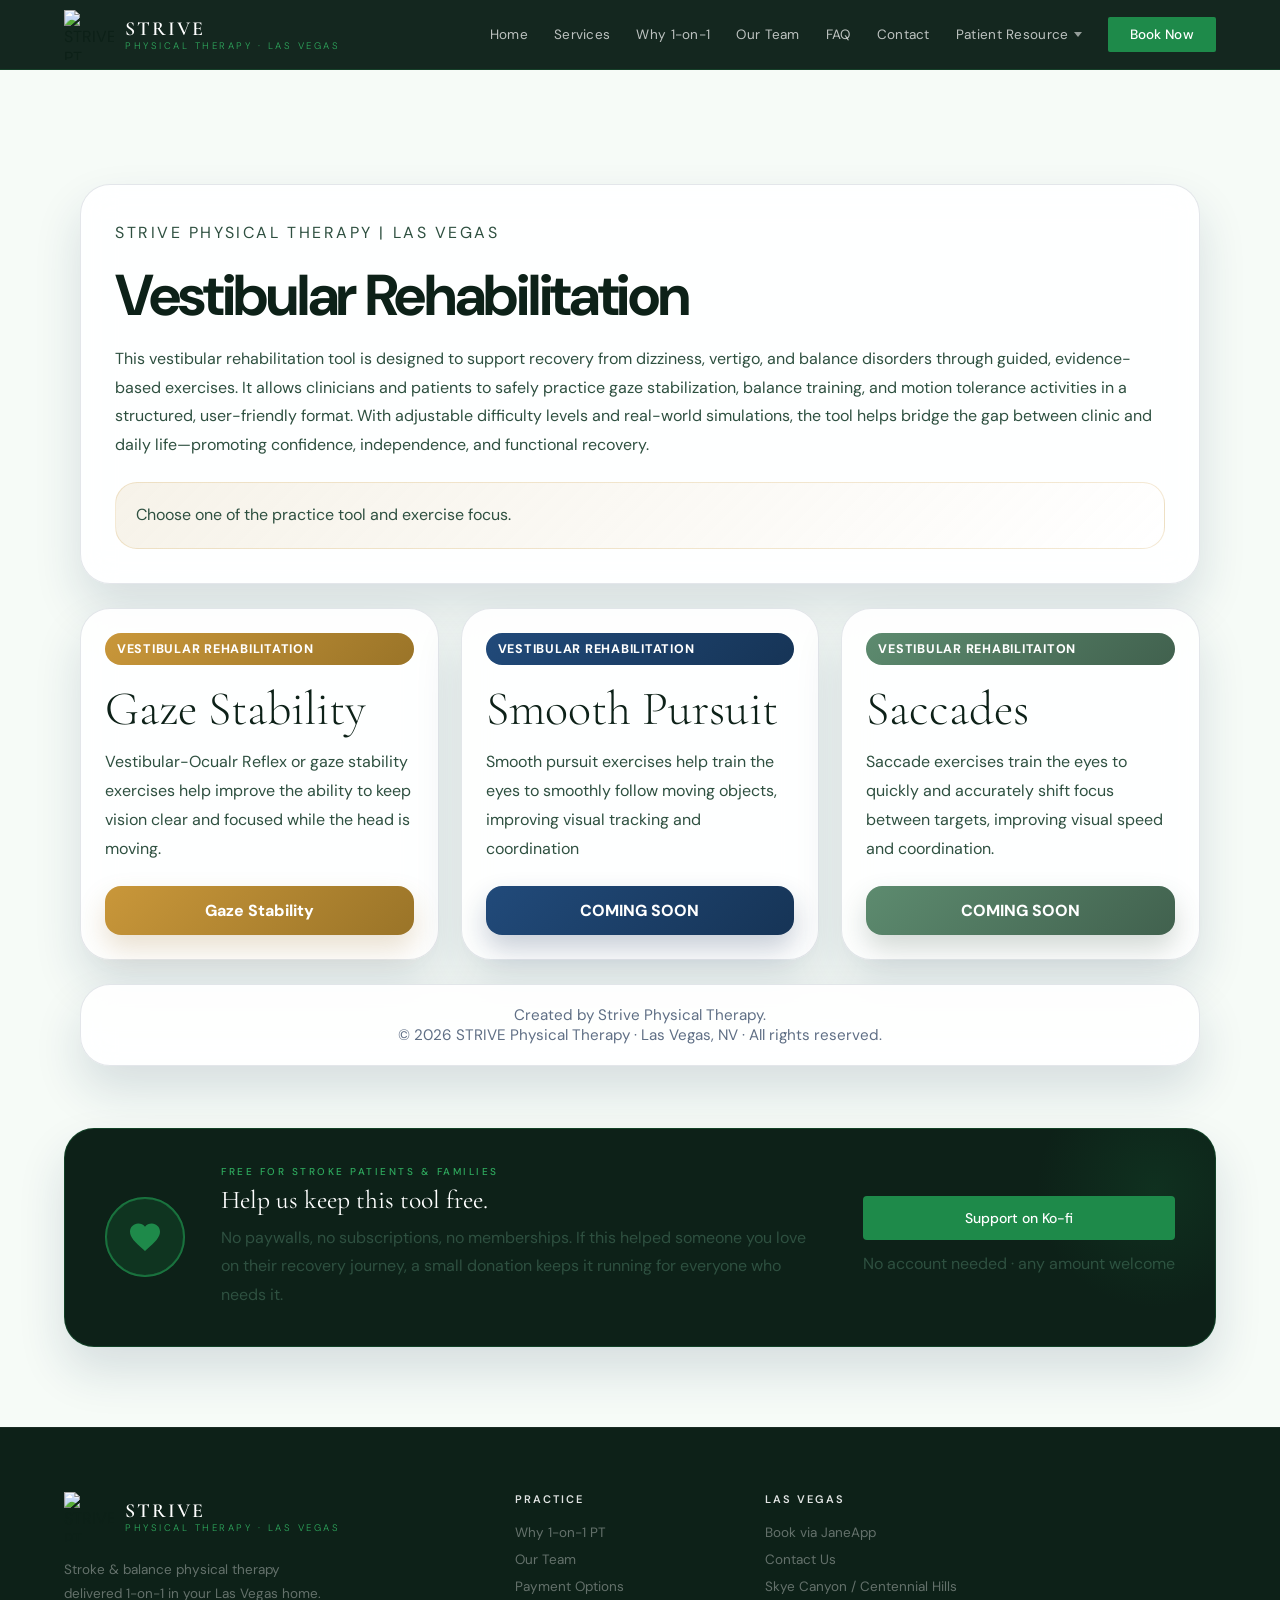
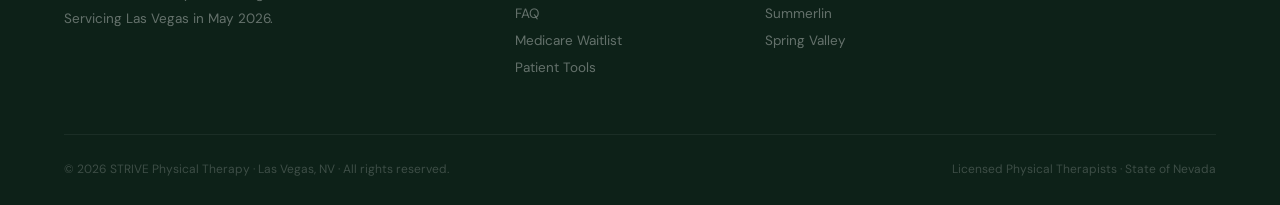
==== index.html @ f11725e0 "Update index.html" ====
<!DOCTYPE html>
<html lang="en">
<head>
<meta charset="UTF-8">
<meta name="viewport" content="width=device-width, initial-scale=1.0">
<title>STRIVE Physical Therapy Vestibular Rehabilitation </title>
<link rel="preconnect" href="https://fonts.googleapis.com">
<link rel="preconnect" href="https://fonts.gstatic.com" crossorigin>
<link href="https://fonts.googleapis.com/css2?family=Cormorant+Garamond:ital,wght@0,300;0,400;0,600;1,300;1,400&family=DM+Sans:ital,opsz,wght@0,9..40,300;0,9..40,400;0,9..40,500;1,9..40,300&display=swap" rel="stylesheet">

<html lang="en">
  <head>
    <meta charset="UTF-8" />
    <meta name="viewport" content="width=device-width, initial-scale=1.0" />
    <title>Vestibular Rehabilitation</title>
    <style>
      :root {
        --ink: #183153;
        --muted: #5f6f85;
        --surface: rgba(255, 255, 255, 0.9);
        --line: rgba(24, 49, 83, 0.12);
        --shadow: 0 24px 48px rgba(24, 49, 83, 0.14);
        --navy: #214a7a;
        --navy-deep: #163456;
        --sage: #5d8b6f;
        --sage-deep: #41614e;
        --gold: #d2a54b;
        --gold-deep: #9a7428;
        --cream: #f6f2e8;
      }

      * {
        box-sizing: border-box;
      }

      body {
        margin: 0;
        min-height: 100vh;
        font-family: "Avenir Next", Avenir, "Segoe UI", sans-serif;
        color: var(--ink);
        background:
          radial-gradient(circle at top left, rgba(33, 74, 122, 0.18), transparent 24%),
          radial-gradient(circle at top right, rgba(210, 165, 75, 0.18), transparent 20%),
          radial-gradient(circle at bottom left, rgba(93, 139, 111, 0.16), transparent 24%),
          linear-gradient(180deg, #fbfcfe 0%, #edf3f8 54%, #e7eef5 100%);
      }

      a {
        color: inherit;
      }

      .page {
        width: min(1120px, calc(100% - 32px));
        margin: 0 auto;
        padding: 34px 0 42px;
      }

      .hero,
      .card,
      .footer {
        background: var(--surface);
        border: 1px solid var(--line);
        border-radius: 30px;
        box-shadow: var(--shadow);
        backdrop-filter: blur(16px);
      }

      .hero {
        padding: 34px;
      }

      .eyebrow {
        margin: 0 0 10px;
        font-size: 0.78rem;
        letter-spacing: 0.16em;
        text-transform: uppercase;
        color: var(--muted);
      }

      h1,
      h2,
      p {
        margin-top: 0;
      }

      h1 {
        margin-bottom: 12px;
        font-size: clamp(2rem, 5vw, 3.6rem);
        letter-spacing: -0.04em;
      }

      .lead {
        max-width: 100%;
        font-size: 1.08rem;
        line-height: 1.7;
        color: var(--muted);
      }

      .info-strip {
        margin-top: 22px;
        padding: 18px 20px;
        border-radius: 22px;
        background: linear-gradient(135deg, rgba(246, 242, 232, 0.95), rgba(255, 255, 255, 0.72));
        border: 1px solid rgba(210, 165, 75, 0.24);
      }

      .info-strip p {
        margin: 0;
        line-height: 1.7;
      }

      .launch-grid {
        display: grid;
        grid-template-columns: repeat(3, minmax(0, 1fr));
        gap: 22px;
        margin-top: 24px;
      }

      .card {
        padding: 24px;
        display: flex;
        flex-direction: column;
      }

      .label {
        display: inline-flex;
        align-items: center;
        padding: 8px 12px;
        border-radius: 999px;
        font-size: 0.78rem;
        font-weight: 800;
        letter-spacing: 0.06em;
        text-transform: uppercase;
        color: #fff;
      }

      .label.utility {
        background: linear-gradient(135deg, var(--gold), var(--gold-deep));
      }

      .label.credit {
        background: linear-gradient(135deg, var(--navy), var(--navy-deep));
      }

      .label.bank {
        background: linear-gradient(135deg, var(--sage), var(--sage-deep));
      }

      .card h2 {
        margin: 16px 0 10px;
        font-size: 1.45rem;
      }

      .card p {
        margin-bottom: 22px;
        line-height: 1.65;
        color: var(--muted);
        flex: 1;
      }

      .launch-link {
        display: inline-flex;
        align-items: center;
        justify-content: center;
        width: 100%;
        padding: 14px 18px;
        border-radius: 16px;
        text-decoration: none;
        font-weight: 800;
        color: #fff;
        transition: transform 160ms ease, box-shadow 160ms ease;
      }

      .launch-link:hover {
        transform: translateY(-1px);
      }

      .launch-link.utility {
        background: linear-gradient(135deg, var(--gold), var(--gold-deep));
        box-shadow: 0 14px 28px rgba(154, 116, 40, 0.22);
      }

      .launch-link.credit {
        background: linear-gradient(135deg, var(--navy), var(--navy-deep));
        box-shadow: 0 14px 28px rgba(22, 52, 86, 0.24);
      }

      .launch-link.bank {
        background: linear-gradient(135deg, var(--sage), var(--sage-deep));
        box-shadow: 0 14px 28px rgba(65, 97, 78, 0.24);
      }

      .footer {
        margin-top: 24px;
        padding: 20px 24px;
        text-align: center;
        color: var(--muted);
        font-size: 0.95rem;
      }

      @media (max-width: 900px) {
        .launch-grid {
          grid-template-columns: 1fr;
        }

        .page {
          width: min(100% - 20px, 1120px);
          padding-top: 20px;
          padding-bottom: 28px;
        }

        .hero,
        .card,
        .footer {
          border-radius: 24px;
        }

        .hero,
        .card {
          padding: 22px;
        }
      }
  /* ── PATIENT RESOURCE DROPDOWN ── */
.mob-dropdown { border-bottom: 1px solid rgba(255,255,255,0.06); }
.mob-dropdown-toggle {
  display: flex; justify-content: space-between; align-items: center;
  color: rgba(255,255,255,0.85); font-size: 18px;
  font-family: 'Cormorant Garamond', serif; font-weight: 300;
  padding: 16px 0; cursor: pointer;
}
.mob-arrow {
  font-size: 22px; color: #2faa5e; display: inline-block; transition: transform 0.25s;
}
.mob-arrow.open { transform: rotate(90deg); }
.mob-dropdown-items { display: none; flex-direction: column; padding-left: 16px; }
.mob-dropdown-items.open { display: flex; }
.mob-dropdown-items a {
  font-size: 15px !important; padding: 12px 0 !important;
  border-bottom: 1px solid rgba(255,255,255,0.04) !important;
  color: rgba(255,255,255,0.6) !important;
}
.mob-dropdown-items a:last-child { border-bottom: none !important; }

      .nav-dropdown { position: relative; display: flex; align-items: center; }
.nav-dropdown > a { display: flex; align-items: center; gap: 5px; padding: 24px 0; }
.nav-dropdown > a::after {
  content: ''; display: inline-block; width: 0; height: 0;
  border-left: 4px solid transparent; border-right: 4px solid transparent;
  border-top: 5px solid rgba(255,255,255,0.55); transition: transform 0.2s;
}
.nav-dropdown:hover > a { color: var(--green-light); }
.nav-dropdown:hover > a::after { transform: rotate(180deg); border-top-color: var(--green-light); }
.dropdown-menu {
  opacity: 0; pointer-events: none;
  position: absolute; top: 100%; right: 0;
  background: #133022;
  border: 1px solid rgba(30,138,74,0.25);
  border-radius: 4px; min-width: 190px; overflow: hidden;
  box-shadow: 0 8px 24px rgba(0,0,0,0.35); transition: opacity 0.15s;
}
.nav-dropdown:hover .dropdown-menu { opacity: 1; pointer-events: auto; }
.dropdown-menu a {
  display: block; color: rgba(255,255,255,0.72); font-size: 13.5px;
  padding: 11px 18px; border-bottom: 1px solid rgba(255,255,255,0.05);
  transition: background 0.15s, color 0.15s; white-space: nowrap;
}
.dropdown-menu a:last-child { border-bottom: none; }
.dropdown-menu a:hover { background: rgba(30,138,74,0.15); color: #2faa5e; }

/* ══ DONATION BANNER ══ */
@keyframes donate-hb { 0%,100%{transform:scale(1)} 30%{transform:scale(1.18)} 60%{transform:scale(1.08)} }
@keyframes donate-pulse { 0%{transform:scale(0.85);opacity:0.6} 100%{transform:scale(1.5);opacity:0} }

.donate-card {
  background: #0d2118;
  border: 1px solid rgba(30,138,74,0.3);
  border-radius: 30px;
  box-shadow: var(--shadow);
  padding: 36px 40px;
  display: flex; align-items: center; gap: 36px;
  position: relative; overflow: hidden;
}
.donate-card::before {
  content: '';
  position: absolute; top: -60px; right: -60px;
  width: 240px; height: 240px; border-radius: 50%;
  background: radial-gradient(circle, rgba(30,138,74,0.15) 0%, transparent 70%);
  pointer-events: none;
}
.donate-heart-wrap {
  position: relative; flex-shrink: 0;
  width: 80px; height: 80px;
  display: flex; align-items: center; justify-content: center;
}
.donate-pulse-ring {
  position: absolute; inset: 0; border-radius: 50%;
  border: 2px solid rgba(30,138,74,0.5);
  animation: donate-pulse 2s ease-out infinite;
}
.donate-pulse-ring-2 {
  position: absolute; inset: 0; border-radius: 50%;
  border: 2px solid rgba(30,138,74,0.3);
  animation: donate-pulse 2s ease-out infinite 0.7s;
}
.donate-heart-bg {
  width: 80px; height: 80px; border-radius: 50%;
  background: rgba(30,138,74,0.18);
  border: 1px solid rgba(30,138,74,0.35);
  display: flex; align-items: center; justify-content: center;
}
.donate-heart-svg { animation: donate-hb 1.6s ease-in-out infinite; }
.donate-eyebrow {
  font-size: 10px; letter-spacing: 2.5px; text-transform: uppercase;
  color: #2faa5e; font-weight: 500; margin-bottom: 6px;
}
.donate-card h3 {
  font-family: 'Cormorant Garamond', serif;
  font-size: 1.6rem; font-weight: 400; color: white;
  margin: 0 0 8px; line-height: 1.25;
}
.donate-card p {
  font-size: 13.5px; color: rgba(255,255,255,0.48);
  line-height: 1.75; margin: 0; max-width: 420px;
}
.donate-text { flex: 1; }
.donate-actions {
  display: flex; flex-direction: column;
  gap: 10px; min-width: 190px; flex-shrink: 0;
}
.donate-btn {
  display: block; padding: 13px 24px; border-radius: 4px;
  text-decoration: none; font-size: 14px; font-weight: 500;
  color: white; text-align: center;
  background: #1e8a4a; transition: background 0.2s;
}
.donate-btn:hover { background: #2faa5e; }
.donate-btn-alt {
  display: block; padding: 11px 24px; border-radius: 4px;
  text-decoration: none; font-size: 13px; font-weight: 400;
  color: rgba(255,255,255,0.55); text-align: center;
  border: 1px solid rgba(30,138,74,0.35);
  transition: border-color 0.2s, color 0.2s;
}
.donate-btn-alt:hover { border-color: #2faa5e; color: rgba(255,255,255,0.9); }
.donate-note {
  font-size: 11px; color: rgba(255,255,255,0.50);
  text-align: center; margin-top: 2px;
}
@media (max-width: 960px) {
  .donate-card { flex-direction: column; text-align: center; padding: 28px 22px; gap: 24px; }
  .donate-actions { min-width: unset; width: 100%; }
  .donate-card p { max-width: unset; }
}
      
    </style>
  </head>

<!-- ══════════════════════════════════════════════════
     NAV
     All links point to the main STRIVE PT website.
     Update the base URL below if the domain changes.
════════════════════════════════════════════════════ -->
<nav>
  <a href="https://striveptlv.com" class="nav-logo">
    <img src="https://striveptlv.com/logo.png" alt="STRIVE PT Logo" class="logo-img">
    <div>
      <div class="logo-text">STRIVE</div>
      <div class="logo-sub">Physical Therapy · Las Vegas</div>
    </div>
  </a>

  <div class="nav-links">
    <a href="https://striveptlv.com/">Home</a>
    <a href="https://striveptlv.com/#services">Services</a>
    <a href="https://striveptlv.com/#difference">Why 1-on-1</a>
    <a href="https://striveptlv.com/#providers">Our Team</a>
    <a href="https://striveptlv.com/#faq">FAQ</a>
    <a href="https://striveptlv.com/#contact">Contact</a>
   <div class="nav-dropdown">
  <a href="#">Patient Resource</a>
  <div class="dropdown-menu">
    <a href="https://striveptlv.com/moneymanagement/">Online Bank Simulator</a>
    <a href="http://www.striveptlv.com/toolsneuropt/">Vestibular Tools</a>
    <a href="https://striveptlv.com/patient-resource/">Home Modifications</a>
  </div>
</div>
    <a href="https://striveptlv.com/" class="nav-book">Book Now</a>
  </div>

  <div class="nav-toggle" onclick="toggleMenu()">
    <span></span><span></span><span></span>
  </div>
</nav>
 
<!-- Mobile Menu -->
<div class="mobile-menu" id="mobileMenu">
  <a href="https://striveptlv.com" onclick="toggleMenu()">Home</a>
  <a href="https://striveptlv.com/#services" onclick="toggleMenu()">Services</a>
  <a href="https://striveptlv.com/#difference" onclick="toggleMenu()">Why 1-on-1</a>
  <a href="https://striveptlv.com/#providers" onclick="toggleMenu()">Our Team</a>
  <a href="https://striveptlv.com/#faq" onclick="toggleMenu()">FAQ</a>
  <a href="https://striveptlv.com/#contact" onclick="toggleMenu()">Contact</a>
  <div class="mob-dropdown">
  <div class="mob-dropdown-toggle" onclick="togglePatientResource()">
    Patient Resource <span class="mob-arrow">›</span>
  </div>
  <div class="mob-dropdown-items" id="patientResourceItems">
    <a href="https://striveptlv.com/moneymanagement/" onclick="toggleMenu()">Money Management</a>
    <a href="http://www.striveptlv.com/toolsneuropt/">Vestibular Tools</a>
    <a href="https://striveptlv.com/patient-resource/" onclick="toggleMenu()">Home Modifications</a>
  </div>
</div>
  <a href="https://striveptlv.com/#booking" class="mob-book" onclick="toggleMenu()">Book an Appointment</a>
</div>
 
<div class="page-content">
    <body>
    <main class="page">
      <section class="hero">
        <p class="eyebrow">STRIVE Physical Therapy | Las Vegas</p>
        <h1>Vestibular Rehabilitation</h1>
        <p class="lead">
          This vestibular rehabilitation tool is designed to support recovery from dizziness, vertigo, and balance disorders through guided, 
          evidence-based exercises. It allows clinicians and patients to safely practice gaze stabilization, balance training, and motion tolerance 
          activities in a structured, user-friendly format. With adjustable difficulty levels and real-world simulations, the tool helps bridge the
          gap between clinic and daily life—promoting confidence, independence, and functional recovery.
        </p>
        <div class="info-strip">
          <p>
            Choose one of the practice tool and exercise focus.
          </p>
        </div>
      </section>

      <section class="launch-grid" aria-label="Practice program launch options">
        <article class="card">
          <span class="label utility">Vestibular Rehabilitation</span>
          <h2>Gaze Stability</h2>
          <p>
            Vestibular-Ocualr Reflex or gaze stability exercises help improve the ability to 
            keep vision clear and focused while the head is moving.
          </p>
          <a class="launch-link utility" href="./vor/index.html">Gaze Stability</a>
        </article>

        <article class="card">
          <span class="label credit">Vestibular Rehabilitation</span>
          <h2>Smooth Pursuit </h2>
          <p>
            Smooth pursuit exercises help train the eyes to smoothly follow moving objects, improving visual tracking and coordination
          </p>
          <a class="launch-link credit"="./Visa/Visa%20Credit%20Homepage.html">COMING SOON</a>
        </article>

        <article class="card">
          <span class="label bank">Vestibular Rehabilitaiton</span>
          <h2>Saccades </h2>
          <p>
            Saccade exercises train the eyes to quickly and accurately shift focus between targets, improving visual speed and coordination.
          </p>
          <a class="launch-link bank" ="./Credit%20Union%20Account/Las%20Vegas%20School%20District%20Credit%20Union%20Homepage.html">COMING SOON</a>
        </article>
      </section>

      <footer class="footer">Created by Strive Physical Therapy.<br>© 2026 STRIVE Physical Therapy · Las Vegas, NV · All rights reserved.</footer>
    </main>
  </body>

<style>
  /* ── RESET & BASE ── */
  *, *::before, *::after { box-sizing: border-box; margin: 0; padding: 0; }
  html { scroll-behavior: smooth; }
  body {
    font-family: 'DM Sans', sans-serif;
    background: #f6fbf7;
    color: #0d2118;
    overflow-x: hidden;
    /* Push body content below fixed nav */
    padding-top: 70px;
  }
 
  /* ── DESIGN TOKENS ── */
  :root {
    --forest:      #0d2118;
    --green:       #1e8a4a;
    --green-light: #2faa5e;
    --green-pale:  #e8f5ee;
    --gold:        #c9973a;
    --cream:       #f2f7f4;
    --warm-white:  #f6fbf7;
    --text-dark:   #0d2118;
    --text-mid:    #2e5040;
    --text-light:  #5a7a68;
  }
 
  /* ══════════════════════════════════════
     NAV
  ══════════════════════════════════════ */
  nav {
    position: fixed; top: 0; left: 0; right: 0; z-index: 200;
    background: rgba(13,33,24,0.97);
    backdrop-filter: blur(12px);
    border-bottom: 1px solid rgba(30,138,74,0.25);
    display: flex; align-items: center; justify-content: space-between;
    padding: 0 5vw; height: 70px;
  }
 
  /* Logo */
  .nav-logo {
    display: flex; align-items: center; gap: 11px;
    text-decoration: none;
  }
  ./* NAV */
  nav {
    position: fixed; top: 0; left: 0; right: 0; z-index: 200;
    background: rgba(13,33,24,0.97); backdrop-filter: blur(12px);
    border-bottom: 1px solid rgba(30,138,74,0.25);
    display: flex; align-items: center; justify-content: space-between;
    padding: 0 5vw; height: 70px;
  }
  .nav-logo { display: flex; align-items: center; gap: 11px; text-decoration: none; }
  .logo-img {
  width: 50px; height: 50px;
  object-fit: contain; flex-shrink: 0;
}
.logo-text { font-family: 'Cormorant Garamond', serif; font-size: 20px; font-weight: 600; color: white; line-height: 1.1; letter-spacing: 2px; }
.logo-sub { font-size: 9.5px; font-family: 'DM Sans', sans-serif; color: var(--green-light); font-weight: 300; letter-spacing: 2.5px; text-transform: uppercase; }
.nav-links { display: flex; align-items: center; gap: 26px; }
.nav-links a { color: rgba(255,255,255,0.72); text-decoration: none; font-size: 13.5px; letter-spacing: 0.3px; transition: color 0.2s; }
.nav-links a:hover { color: var(--green-light); }
.nav-book { background: var(--green) !important; color: white !important; padding: 9px 22px; border-radius: 2px; font-weight: 500 !important; transition: background 0.2s !important; }
.nav-book:hover { background: var(--green-light) !important; }
.nav-toggle { display: none; flex-direction: column; gap: 5px; cursor: pointer; }
.nav-toggle span { width: 22px; height: 2px; background: white; border-radius: 2px; }
  /* MOBILE MENU */
  .mobile-menu { display: none; flex-direction: column; position: fixed; top: 70px; left: 0; right: 0; bottom: 0; background: var(--forest); z-index: 199; padding: 32px 6vw; }
  .mobile-menu.open { display: flex; }
  .mobile-menu a { color: rgba(255,255,255,0.85); text-decoration: none; font-size: 18px; font-family: 'Cormorant Garamond', serif; font-weight: 300; padding: 16px 0; border-bottom: 1px solid rgba(255,255,255,0.06); }
  .mob-book { background: var(--green); color: white !important; text-align: center; border-radius: 2px; padding: 15px !important; margin-top: 24px; border: none !important; font-size: 16px; }

  .logo-text {
    font-family: 'Cormorant Garamond', serif;
    font-size: 20px; font-weight: 600; color: white;
    line-height: 1.1; letter-spacing: 2px;
  }
  .logo-sub {
    font-size: 9.5px; font-family: 'DM Sans', sans-serif;
    color: var(--green-light); font-weight: 300;
    letter-spacing: 2.5px; text-transform: uppercase;
  }
 
  /* Desktop links */
  .nav-links {
    display: flex; align-items: center; gap: 26px;
  }
  .nav-links a {
    color: rgba(255,255,255,0.72); text-decoration: none;
    font-size: 13.5px; letter-spacing: 0.3px;
    transition: color 0.2s;
  }
  .nav-links a:hover { color: var(--green-light); }
  .nav-book {
    background: var(--green) !important;
    color: white !important;
    padding: 9px 22px; border-radius: 2px;
    font-weight: 500 !important;
    transition: background 0.2s !important;
  }
  .nav-book:hover { background: var(--green-light) !important; }
 
  /* Hamburger */
  .nav-toggle {
    display: none; flex-direction: column;
    gap: 5px; cursor: pointer;
  }
  .nav-toggle span {
    width: 22px; height: 2px;
    background: white; border-radius: 2px;
    transition: 0.3s;
  }
 
  /* ══════════════════════════════════════
     MOBILE MENU
  ══════════════════════════════════════ */
  .mobile-menu {
    display: none; flex-direction: column;
    position: fixed; top: 70px; left: 0; right: 0; bottom: 0;
    background: var(--forest); z-index: 199;
    padding: 32px 6vw;
    overflow-y: auto;
  }
  .mobile-menu.open { display: flex; }
  .mobile-menu a {
    color: rgba(255,255,255,0.85); text-decoration: none;
    font-size: 18px; font-family: 'Cormorant Garamond', serif;
    font-weight: 300; padding: 16px 0;
    border-bottom: 1px solid rgba(255,255,255,0.06);
  }
  .mob-book {
    background: var(--green); color: white !important;
    text-align: center; border-radius: 2px;
    padding: 15px !important; margin-top: 24px;
    border: none !important; font-size: 16px;
  }
 
  /* ══════════════════════════════════════
     PAGE CONTENT AREA (demo only)
  ══════════════════════════════════════ */
  .page-content {
    min-height: 60vh;
    display: flex; align-items: left; justify-content: left;
    flex-direction: column; gap: 20px;
    padding: 80px 5vw;
    text-align: left;
  }
  .page-content h2 {
    font-family: 'Cormorant Garamond', serif;
    font-size: clamp(28px, 4vw, 48px);
    font-weight: 300; color: var(--text-dark); line-height: 1.2;
  }
  .page-content h2 em { font-style: italic; color: var(--green); }
  .page-content p {
    font-size: 16px; color: var(--text-mid);
    line-height: 1.8; max-width: 100%;
  }
  .page-content code {
    display: inline-block;
    background: rgba(13,33,24,0.06);
    border: 1px solid rgba(30,138,74,0.2);
    color: var(--green);
    font-size: 13px; padding: 4px 10px; border-radius: 2px;
    font-family: monospace; margin-top: 4px;
  }
 
  /* ══════════════════════════════════════
     FOOTER
  ══════════════════════════════════════ */
  footer {
    background: var(--forest);
    padding: 64px 5vw 28px;
    border-top: 1px solid rgba(255,255,255,0.05);
  }
  .footer-inner { max-width: 1200px; margin: 0 auto; }
 
  .footer-top {
    display: grid;
    grid-template-columns: 2fr 1fr 1fr 1fr;
    gap: 48px;
    padding-bottom: 48px;
    border-bottom: 1px solid rgba(255,255,255,0.06);
  }
 
  .footer-brand p {
    color: rgba(255,255,255,0.36);
    font-size: 13.5px; line-height: 1.8;
    margin-top: 16px; max-width: 260px;
  }
 
  .footer-col h4 {
    color: rgba(255,255,255,0.88);
    font-size: 11px; letter-spacing: 2px;
    text-transform: uppercase; font-weight: 600;
    margin-bottom: 18px;
  }
  .footer-col a {
    display: block; color: rgba(255,255,255,0.36);
    font-size: 13.5px; text-decoration: none;
    margin-bottom: 10px; transition: color 0.2s;
  }
  .footer-col a:hover { color: var(--green-light); }
 
  .footer-bottom {
    padding-top: 26px;
    display: flex; justify-content: space-between;
    align-items: center; flex-wrap: wrap; gap: 10px;
    color: rgba(255,255,255,0.2); font-size: 12px;
  }
 
  /* ══════════════════════════════════════
     RESPONSIVE
  ══════════════════════════════════════ */
  @media (max-width: 960px) {
    .nav-links { display: none; }
    .nav-toggle { display: flex; }
    .footer-top { grid-template-columns: 1fr 1fr; gap: 32px; }
  }
  @media (max-width: 600px) {
    .footer-top { grid-template-columns: 1fr; }
    .page-content { padding: 60px 5vw; }
  }
}
</style>
</head>

<aside class="donate-card">
  <div class="donate-heart-wrap">
    <div class="donate-pulse-ring"></div>
    <div class="donate-pulse-ring-2"></div>
    <div class="donate-heart-bg">
      <svg class="donate-heart-svg" width="36" height="36" viewBox="0 0 24 24" fill="#1e8a4a" xmlns="http://www.w3.org/2000/svg">
        <path d="M12 21.35l-1.45-1.32C5.4 15.36 2 12.28 2 8.5 2 5.42 4.42 3 7.5 3c1.74 0 3.41.81 4.5 2.09C13.09 3.81 14.76 3 16.5 3 19.58 3 22 5.42 22 8.5c0 3.78-3.4 6.86-8.55 11.54L12 21.35z"/>
      </svg>
    </div>
  </div>
  <div class="donate-text">
    <div class="donate-eyebrow">Free for stroke patients &amp; families</div>
    <h3>Help us keep this tool free.</h3>
    <p>No paywalls, no subscriptions, no memberships. If this helped someone you love on their recovery journey, a small donation keeps it running for everyone who needs it.</p>
  </div>
  <div class="donate-actions">
    <a class="donate-btn" href="https://ko-fi.com/joshdpt" target="_blank" rel="noopener">Support on Ko-fi</a>
    <p class="donate-note">No account needed &middot; any amount welcome</p>
  </div>
</aside>
  
<body>
</div>
  
 
<!-- ══════════════════════════════════════════════════
     FOOTER
════════════════════════════════════════════════════ -->
<footer>
  <div class="footer-inner">
    <div class="footer-top">
 
      <!-- Brand -->
     <div class="footer-brand">
  <a href="https://striveptlv.com" class="nav-logo">
    <img src="https://striveptlv.com/logo.png" alt="STRIVE PT Logo" class="logo-img">
    <div>
      <div class="logo-text">STRIVE</div>
      <div class="logo-sub">Physical Therapy · Las Vegas</div>
    </div>
  </a>
  <p>Stroke &amp; balance physical therapy delivered 1-on-1 in your Las Vegas home. Servicing Las Vegas in May 2026.</p>
</div>

      <!-- Practice -->
      <div class="footer-col">
        <h4>Practice</h4>
        <a href="https://striveptlv.com/#difference">Why 1-on-1 PT</a>
        <a href="https://striveptlv.com/#providers">Our Team</a>
        <a href="https://striveptlv.com/#pricing">Payment Options</a>
        <a href="https://striveptlv.com/#faq">FAQ</a>
        <a href="https://striveptlv.com/#contact">Medicare Waitlist</a>
        <a href="https://striveptlv.com/moneymanagement/" target="_blank" rel="noopener">Patient Tools</a>
      </div>
 
      <!-- Las Vegas -->
      <div class="footer-col">
        <h4>Las Vegas</h4>
        <a href="https://striveptlv.com/#booking">Book via JaneApp</a>
        <a href="https://striveptlv.com/#contact">Contact Us</a>
        <a href="https://striveptlv.com/#contact">Skye Canyon / Centennial Hills</a>
        <a href="https://striveptlv.com/#contact">Summerlin</a>
        <a href="https://striveptlv.com/#contact">Spring Valley</a>
      </div>
 
    </div>
 
    <div class="footer-bottom">
      <span>&copy; 2026 STRIVE Physical Therapy &middot; Las Vegas, NV &middot; All rights reserved.</span>
      <span>Licensed Physical Therapists &middot; State of Nevada</span>
    </div>
  </div>
</footer>
 
 
<script>
function toggleMenu() {
  document.getElementById('mobileMenu').classList.toggle('open');
}
function togglePatientResource() {
  document.getElementById('patientResourceItems').classList.toggle('open');
  document.querySelector('.mob-arrow').classList.toggle('open');
}

  
</script>
</body>
</html>
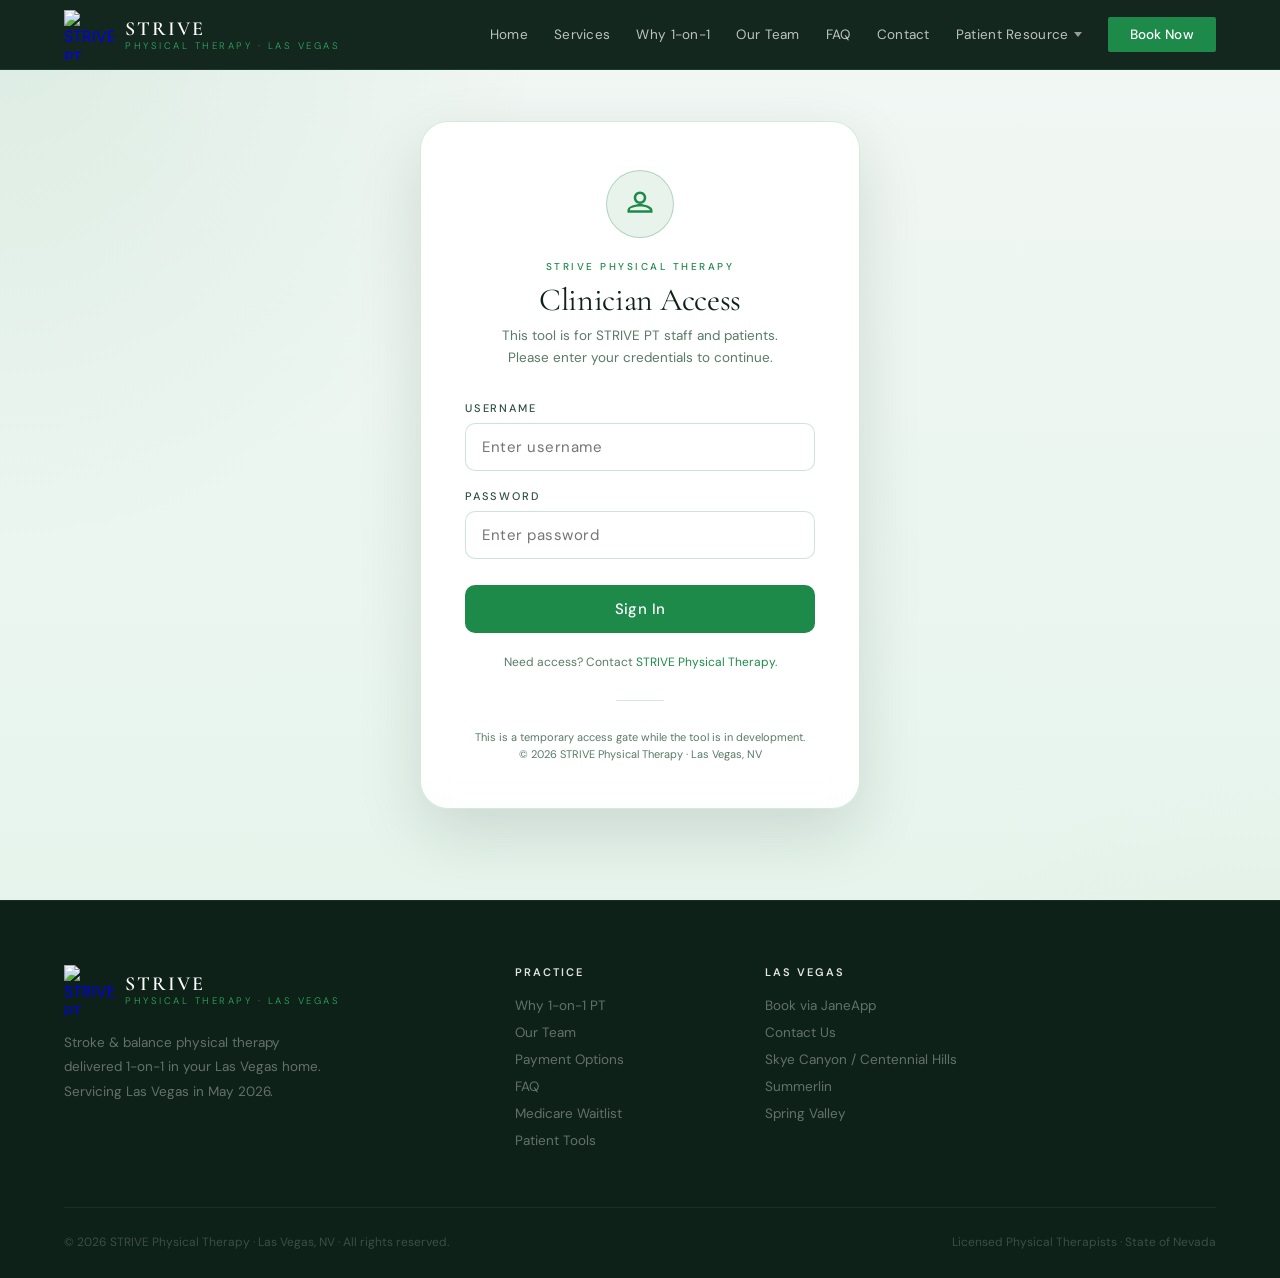
==== commit fd87afad: "Update index.html" ====
--- a/index.html
+++ b/index.html
@@ -415,6 +415,11 @@
  
 <div class="page-content">
     <body>
+      <script>
+  if (!sessionStorage.getItem('strive_auth')) {
+    window.location.href = './login.html';
+  }
+</script>
     <main class="page">
       <section class="hero">
         <p class="eyebrow">STRIVE Physical Therapy | Las Vegas</p>
@@ -449,7 +454,7 @@
           <p>
             Smooth pursuit exercises help train the eyes to smoothly follow moving objects, improving visual tracking and coordination
           </p>
-          <a class="launch-link credit"="./Visa/Visa%20Credit%20Homepage.html">COMING SOON</a>
+          <a class="launch-link credit" href="./smooth-pursuit/index.html">Smooth Pursuit/a>
         </article>
 
         <article class="card">
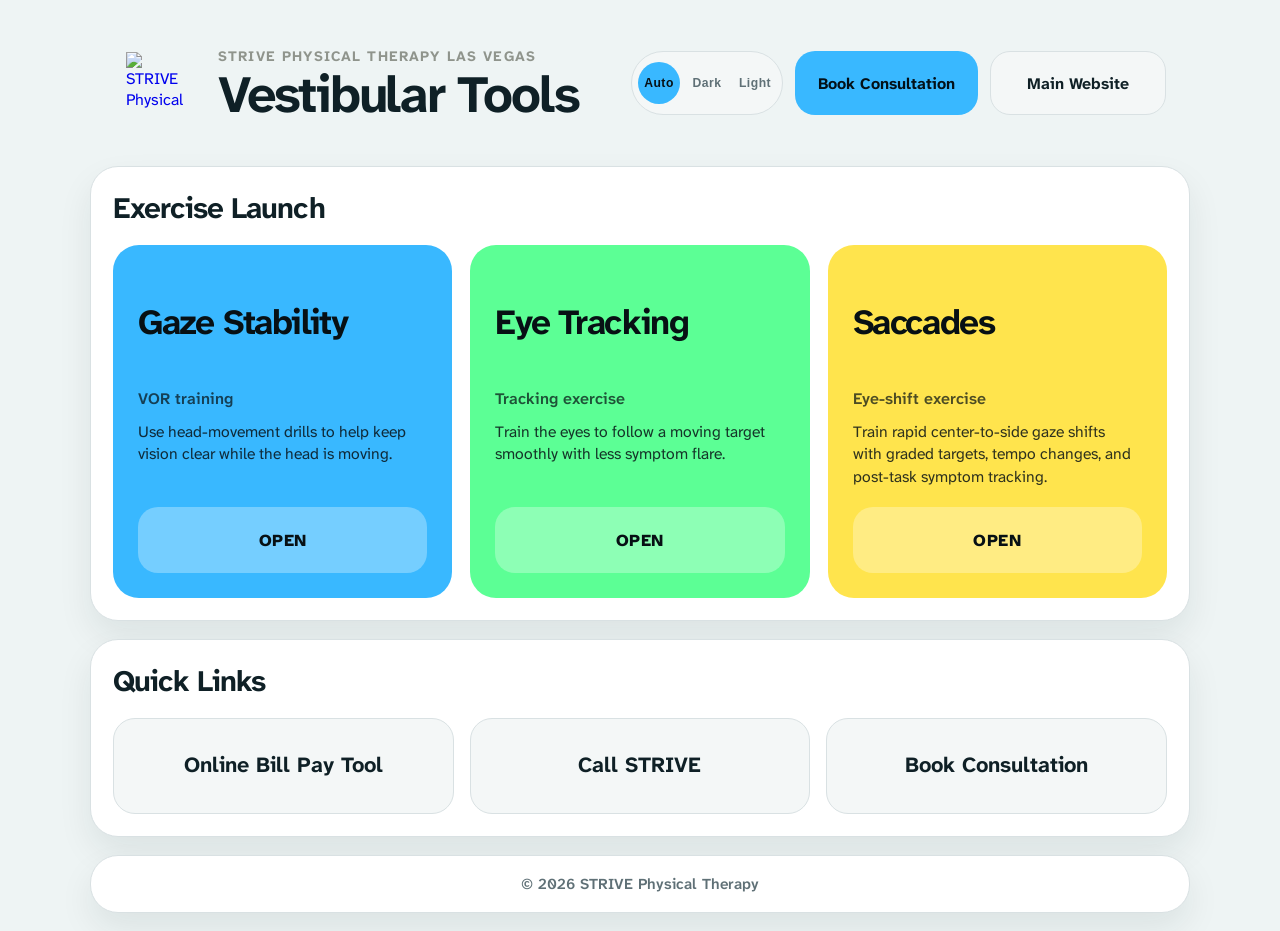
==== commit d2d995d5: "Add files via upload" ====
--- a/index.html
+++ b/index.html
@@ -1,787 +1,581 @@
 <!DOCTYPE html>
 <html lang="en">
 <head>
-<meta charset="UTF-8">
-<meta name="viewport" content="width=device-width, initial-scale=1.0">
-<title>STRIVE Physical Therapy Vestibular Rehabilitation </title>
-<link rel="preconnect" href="https://fonts.googleapis.com">
-<link rel="preconnect" href="https://fonts.gstatic.com" crossorigin>
-<link href="https://fonts.googleapis.com/css2?family=Cormorant+Garamond:ital,wght@0,300;0,400;0,600;1,300;1,400&family=DM+Sans:ital,opsz,wght@0,9..40,300;0,9..40,400;0,9..40,500;1,9..40,300&display=swap" rel="stylesheet">
-
-<html lang="en">
-  <head>
-    <meta charset="UTF-8" />
-    <meta name="viewport" content="width=device-width, initial-scale=1.0" />
-    <title>Vestibular Rehabilitation</title>
-    <style>
-      :root {
-        --ink: #183153;
-        --muted: #5f6f85;
-        --surface: rgba(255, 255, 255, 0.9);
-        --line: rgba(24, 49, 83, 0.12);
-        --shadow: 0 24px 48px rgba(24, 49, 83, 0.14);
-        --navy: #214a7a;
-        --navy-deep: #163456;
-        --sage: #5d8b6f;
-        --sage-deep: #41614e;
-        --gold: #d2a54b;
-        --gold-deep: #9a7428;
-        --cream: #f6f2e8;
-      }
-
-      * {
-        box-sizing: border-box;
-      }
-
+  <meta charset="UTF-8" />
+  <meta name="viewport" content="width=device-width, initial-scale=1.0, viewport-fit=cover" />
+  <title>Vestibular Tools</title>
+  <link rel="preconnect" href="https://fonts.googleapis.com" />
+  <link rel="preconnect" href="https://fonts.gstatic.com" crossorigin />
+  <link href="https://fonts.googleapis.com/css2?family=Atkinson+Hyperlegible+Next:wght@400;500;600;700&display=swap" rel="stylesheet" />
+  <style>
+    :root {
+      --bg: #050505;
+      --panel: #111111;
+      --panel-strong: #1b1b1b;
+      --ink: #f4f4ef;
+      --muted: #afb3ad;
+      --line: #272727;
+      --shadow: 0 18px 40px rgba(0, 0, 0, 0.35);
+      --blue: #39b8ff;
+      --mint: #5cff95;
+      --yellow: #ffe44d;
+      --card-ink: #071014;
+    }
+
+    body[data-theme="light"] {
+      --bg: #eef4f4;
+      --panel: #ffffff;
+      --panel-strong: #f4f7f7;
+      --ink: #0f2026;
+      --muted: #5f7076;
+      --line: #d9e1e3;
+      --shadow: 0 16px 34px rgba(15, 32, 38, 0.08);
+      --card-ink: #071014;
+    }
+
+    * { box-sizing: border-box; }
+
+    html, body {
+      margin: 0;
+      min-height: 100%;
+    }
+
+    body {
+      font-family: "Atkinson Hyperlegible Next", "Avenir Next", "Segoe UI", sans-serif;
+      background: var(--bg);
+      color: var(--ink);
+      padding: max(18px, env(safe-area-inset-top)) max(18px, env(safe-area-inset-right)) max(18px, env(safe-area-inset-bottom)) max(18px, env(safe-area-inset-left));
+    }
+
+    button, a {
+      -webkit-tap-highlight-color: transparent;
+    }
+
+    .app-shell {
+      width: min(1100px, 100%);
+      margin: 0 auto;
+      display: grid;
+      gap: 18px;
+    }
+
+    .section-card,
+    .footer-card {
+      background: var(--panel);
+      border: 1px solid var(--line);
+      border-radius: 28px;
+      box-shadow: var(--shadow);
+    }
+
+    .topbar {
+      padding: 22px 24px;
+      display: flex;
+      align-items: center;
+      justify-content: space-between;
+      gap: 18px;
+      background: transparent;
+      border: none;
+      border-radius: 0;
+      box-shadow: none;
+    }
+
+    .brand-block {
+      display: flex;
+      align-items: center;
+      gap: 18px;
+    }
+
+    .brand-mark {
+      width: 86px;
+      height: 86px;
+      display: flex;
+      align-items: center;
+      justify-content: center;
+      flex-shrink: 0;
+      overflow: hidden;
+      text-decoration: none;
+    }
+
+    .brand-mark img {
+      width: 72%;
+      height: 72%;
+      object-fit: contain;
+      display: block;
+    }
+
+    .brand-copy {
+      display: flex;
+      flex-direction: column;
+      gap: 4px;
+    }
+
+    .eyebrow {
+      font-size: 0.9rem;
+      font-weight: 700;
+      letter-spacing: 0.08em;
+      text-transform: uppercase;
+      color: #8f948c;
+    }
+
+    h1, h2, p {
+      margin: 0;
+    }
+
+    h1 {
+      font-size: clamp(2rem, 5vw, 3.25rem);
+      line-height: 0.95;
+      letter-spacing: -0.04em;
+    }
+
+    .topbar-actions {
+      display: flex;
+      gap: 12px;
+      flex-wrap: wrap;
+      justify-content: flex-end;
+    }
+
+    .theme-dock {
+      display: inline-flex;
+      align-items: center;
+      gap: 6px;
+      padding: 6px;
+      border-radius: 999px;
+      border: 1px solid var(--line);
+      background: var(--panel-strong);
+    }
+
+    .theme-icon {
+      width: 42px;
+      height: 42px;
+      min-width: 42px;
+      flex: 0 0 42px;
+      border: 1px solid transparent;
+      border-radius: 999px;
+      background: transparent;
+      color: var(--muted);
+      font-size: 0.76rem;
+      font-weight: 800;
+      letter-spacing: 0.04em;
+      cursor: pointer;
+      display: inline-flex;
+      align-items: center;
+      justify-content: center;
+      text-align: center;
+      transition: background-color 140ms ease, color 140ms ease, transform 140ms ease;
+    }
+
+    .theme-icon:hover {
+      transform: translateY(-1px);
+    }
+
+    .theme-icon.is-active {
+      background: var(--blue);
+      color: var(--card-ink);
+    }
+
+    .top-action {
+      min-height: 64px;
+      min-width: 176px;
+      padding: 16px 22px;
+      border-radius: 20px;
+      border: 1px solid var(--line);
+      background: var(--panel-strong);
+      color: var(--ink);
+      text-decoration: none;
+      font-size: 1rem;
+      font-weight: 700;
+      display: inline-flex;
+      align-items: center;
+      justify-content: center;
+      text-align: center;
+      transition: transform 140ms ease, box-shadow 140ms ease, border-color 140ms ease;
+    }
+
+    .top-action:hover,
+    .tool-tile:hover,
+    .quick-link:hover {
+      transform: translateY(-2px);
+      box-shadow: 0 14px 30px rgba(0, 0, 0, 0.32);
+    }
+
+    .top-action.primary {
+      background: var(--blue);
+      color: #031018;
+      border-color: transparent;
+    }
+
+    .top-action.secondary {
+      background: var(--panel-strong);
+    }
+
+    .section-card {
+      padding: 22px;
+    }
+
+    .section-header {
+      display: flex;
+      align-items: center;
+      justify-content: space-between;
+      gap: 12px;
+      margin-bottom: 18px;
+    }
+
+    .section-header h2 {
+      font-size: clamp(1.3rem, 3vw, 1.85rem);
+      letter-spacing: -0.03em;
+    }
+
+    .section-tag {
+      padding: 10px 14px;
+      border-radius: 999px;
+      background: #1b1b1b;
+      color: #d9ddd5;
+      font-size: 0.84rem;
+      font-weight: 700;
+      text-transform: uppercase;
+      letter-spacing: 0.06em;
+      white-space: nowrap;
+    }
+
+    .tool-grid {
+      display: grid;
+      grid-template-columns: repeat(3, minmax(0, 1fr));
+      gap: 18px;
+    }
+
+    .tool-tile {
+      min-height: 270px;
+      padding: 24px;
+      border-radius: 26px;
+      text-decoration: none;
+      color: inherit;
+      display: flex;
+      flex-direction: column;
+      justify-content: space-between;
+      gap: 18px;
+      border: 1px solid rgba(255, 255, 255, 0.4);
+      position: relative;
+      overflow: hidden;
+      transition: transform 140ms ease, box-shadow 140ms ease;
+    }
+
+    .tool-tile::before {
+      content: "";
+      position: absolute;
+      inset: 0;
+      background: none;
+      pointer-events: none;
+    }
+
+    .tool-tile.primary {
+      background: var(--blue);
+      border-color: transparent;
+    }
+
+    .tool-tile.secondary {
+      background: var(--mint);
+      border-color: transparent;
+    }
+
+    .tool-tile.tertiary {
+      background: var(--yellow);
+      border-color: transparent;
+    }
+
+    .tile-top {
+      display: grid;
+      gap: 12px;
+      position: relative;
+      z-index: 1;
+    }
+
+    .tool-tile h3 {
+      font-size: clamp(1.6rem, 3vw, 2.2rem);
+      line-height: 1;
+      letter-spacing: -0.04em;
+      color: var(--card-ink);
+    }
+
+    .tile-meta {
+      font-size: 1rem;
+      font-weight: 600;
+      color: rgba(7, 16, 20, 0.72);
+    }
+
+    .tile-desc {
+      font-size: 0.98rem;
+      line-height: 1.45;
+      color: rgba(7, 16, 20, 0.84);
+      max-width: 28ch;
+    }
+
+    .tile-action {
+      min-height: 66px;
+      padding: 16px 18px;
+      border-radius: 20px;
+      display: flex;
+      align-items: center;
+      justify-content: center;
+      font-size: 1.05rem;
+      font-weight: 800;
+      letter-spacing: 0.03em;
+      text-transform: uppercase;
+      position: relative;
+      z-index: 1;
+    }
+
+    .tool-tile.primary .tile-action {
+      background: rgba(255, 255, 255, 0.3);
+      color: var(--card-ink);
+    }
+
+    .tool-tile.secondary .tile-action {
+      background: rgba(255, 255, 255, 0.3);
+      color: var(--card-ink);
+    }
+
+    .tool-tile.tertiary .tile-action {
+      background: rgba(255, 255, 255, 0.3);
+      color: var(--card-ink);
+    }
+
+    .tool-tile.disabled {
+      cursor: default;
+    }
+
+    .tool-tile.disabled .tile-action {
+      background: rgba(0, 0, 0, 0.12);
+      color: rgba(0, 0, 0, 0.62);
+      border: 1px solid rgba(0, 0, 0, 0.08);
+    }
+
+    .quick-grid {
+      display: grid;
+      grid-template-columns: repeat(3, minmax(0, 1fr));
+      gap: 16px;
+    }
+
+    .quick-link {
+      min-height: 96px;
+      padding: 20px;
+      border-radius: 22px;
+      background: var(--panel-strong);
+      border: 1px solid var(--line);
+      text-decoration: none;
+      color: inherit;
+      display: flex;
+      align-items: center;
+      justify-content: center;
+      text-align: center;
+      transition: transform 140ms ease, box-shadow 140ms ease;
+    }
+
+    .quick-link strong {
+      font-size: 1.35rem;
+      line-height: 1.2;
+    }
+
+
+    .footer-card {
+      padding: 18px 22px;
+      display: flex;
+      align-items: center;
+      justify-content: center;
+      gap: 12px;
+      color: var(--muted);
+      font-size: 0.95rem;
+      font-weight: 600;
+    }
+
+    @media (max-width: 980px) {
+      .topbar {
+        align-items: flex-start;
+        flex-direction: column;
+      }
+
+      .brand-block {
+        width: 100%;
+      }
+
+      .topbar-actions {
+        width: 100%;
+        justify-content: stretch;
+      }
+
+      .top-action {
+        flex: 1 1 220px;
+      }
+
+      .tool-grid,
+      .quick-grid {
+        grid-template-columns: 1fr;
+      }
+
+      .tool-tile {
+        min-height: 220px;
+      }
+
+      .footer-card {
+        flex-direction: column;
+        align-items: flex-start;
+      }
+    }
+
+    @media (max-width: 640px) {
       body {
-        margin: 0;
-        min-height: 100vh;
-        font-family: "Avenir Next", Avenir, "Segoe UI", sans-serif;
-        color: var(--ink);
-        background:
-          radial-gradient(circle at top left, rgba(33, 74, 122, 0.18), transparent 24%),
-          radial-gradient(circle at top right, rgba(210, 165, 75, 0.18), transparent 20%),
-          radial-gradient(circle at bottom left, rgba(93, 139, 111, 0.16), transparent 24%),
-          linear-gradient(180deg, #fbfcfe 0%, #edf3f8 54%, #e7eef5 100%);
-      }
-
-      a {
-        color: inherit;
-      }
-
-      .page {
-        width: min(1120px, calc(100% - 32px));
-        margin: 0 auto;
-        padding: 34px 0 42px;
-      }
-
-      .hero,
-      .card,
-      .footer {
-        background: var(--surface);
-        border: 1px solid var(--line);
-        border-radius: 30px;
-        box-shadow: var(--shadow);
-        backdrop-filter: blur(16px);
-      }
-
-      .hero {
-        padding: 34px;
-      }
-
-      .eyebrow {
-        margin: 0 0 10px;
-        font-size: 0.78rem;
-        letter-spacing: 0.16em;
-        text-transform: uppercase;
-        color: var(--muted);
-      }
-
-      h1,
-      h2,
-      p {
-        margin-top: 0;
-      }
-
-      h1 {
-        margin-bottom: 12px;
-        font-size: clamp(2rem, 5vw, 3.6rem);
-        letter-spacing: -0.04em;
-      }
-
-      .lead {
-        max-width: 100%;
-        font-size: 1.08rem;
-        line-height: 1.7;
-        color: var(--muted);
-      }
-
-      .info-strip {
-        margin-top: 22px;
-        padding: 18px 20px;
+        padding: 14px;
+      }
+
+      .topbar,
+      .section-card,
+      .footer-card {
         border-radius: 22px;
-        background: linear-gradient(135deg, rgba(246, 242, 232, 0.95), rgba(255, 255, 255, 0.72));
-        border: 1px solid rgba(210, 165, 75, 0.24);
-      }
-
-      .info-strip p {
-        margin: 0;
-        line-height: 1.7;
-      }
-
-      .launch-grid {
-        display: grid;
-        grid-template-columns: repeat(3, minmax(0, 1fr));
-        gap: 22px;
-        margin-top: 24px;
-      }
-
-      .card {
-        padding: 24px;
-        display: flex;
+      }
+
+      .section-card {
+        padding: 18px;
+      }
+
+      .brand-block {
+        align-items: flex-start;
+      }
+
+      .brand-mark {
+        width: 74px;
+        height: 74px;
+      }
+
+      .top-action {
+        width: 100%;
+        min-width: 0;
+      }
+
+      .section-header {
+        align-items: flex-start;
         flex-direction: column;
       }
-
-      .label {
-        display: inline-flex;
-        align-items: center;
-        padding: 8px 12px;
-        border-radius: 999px;
-        font-size: 0.78rem;
-        font-weight: 800;
-        letter-spacing: 0.06em;
-        text-transform: uppercase;
-        color: #fff;
-      }
-
-      .label.utility {
-        background: linear-gradient(135deg, var(--gold), var(--gold-deep));
-      }
-
-      .label.credit {
-        background: linear-gradient(135deg, var(--navy), var(--navy-deep));
-      }
-
-      .label.bank {
-        background: linear-gradient(135deg, var(--sage), var(--sage-deep));
-      }
-
-      .card h2 {
-        margin: 16px 0 10px;
-        font-size: 1.45rem;
-      }
-
-      .card p {
-        margin-bottom: 22px;
-        line-height: 1.65;
-        color: var(--muted);
-        flex: 1;
-      }
-
-      .launch-link {
-        display: inline-flex;
-        align-items: center;
-        justify-content: center;
-        width: 100%;
-        padding: 14px 18px;
-        border-radius: 16px;
-        text-decoration: none;
-        font-weight: 800;
-        color: #fff;
-        transition: transform 160ms ease, box-shadow 160ms ease;
-      }
-
-      .launch-link:hover {
-        transform: translateY(-1px);
-      }
-
-      .launch-link.utility {
-        background: linear-gradient(135deg, var(--gold), var(--gold-deep));
-        box-shadow: 0 14px 28px rgba(154, 116, 40, 0.22);
-      }
-
-      .launch-link.credit {
-        background: linear-gradient(135deg, var(--navy), var(--navy-deep));
-        box-shadow: 0 14px 28px rgba(22, 52, 86, 0.24);
-      }
-
-      .launch-link.bank {
-        background: linear-gradient(135deg, var(--sage), var(--sage-deep));
-        box-shadow: 0 14px 28px rgba(65, 97, 78, 0.24);
-      }
-
-      .footer {
-        margin-top: 24px;
-        padding: 20px 24px;
-        text-align: center;
-        color: var(--muted);
-        font-size: 0.95rem;
-      }
-
-      @media (max-width: 900px) {
-        .launch-grid {
-          grid-template-columns: 1fr;
+    }
+  </style>
+</head>
+<body>
+  <main class="app-shell">
+    <header class="topbar">
+      <div class="brand-block">
+        <a class="brand-mark" href="./index.html" aria-label="Vestibular home">
+          <img src="https://striveptlv.com/logo.png" alt="STRIVE Physical Therapy logo" />
+        </a>
+        <div class="brand-copy">
+          <div class="eyebrow">STRIVE Physical Therapy Las Vegas</div>
+          <h1>Vestibular Tools</h1>
+        </div>
+      </div>
+      <div class="topbar-actions">
+        <div class="theme-dock" aria-label="Theme">
+          <button type="button" class="theme-icon is-active" data-theme="device" aria-label="Follow device theme" title="Follow device">Auto</button>
+          <button type="button" class="theme-icon" data-theme="dark" aria-label="Dark theme" title="Dark theme">Dark</button>
+          <button type="button" class="theme-icon" data-theme="light" aria-label="Light theme" title="Light theme">Light</button>
+        </div>
+        <a class="top-action primary" href="https://calendly.com/dpt-striveptlv/30min" target="_blank" rel="noopener">Book Consultation</a>
+        <a class="top-action secondary" href="https://striveptlv.com/" target="_blank" rel="noopener">Main Website</a>
+      </div>
+    </header>
+
+    <section class="section-card">
+      <div class="section-header">
+        <h2>Exercise Launch</h2>
+      </div>
+      <div class="tool-grid">
+        <a class="tool-tile primary" href="./vor/index.html">
+          <div class="tile-top">
+            <h3>Gaze Stability</h3>
+            <div class="tile-meta">VOR training</div>
+            <div class="tile-desc">Use head-movement drills to help keep vision clear while the head is moving.</div>
+          </div>
+          <div class="tile-action">Open</div>
+        </a>
+
+        <a class="tool-tile secondary" href="./smooth%20pursuits/index.html">
+          <div class="tile-top">
+            <h3>Eye Tracking</h3>
+            <div class="tile-meta">Tracking exercise</div>
+            <div class="tile-desc">Train the eyes to follow a moving target smoothly with less symptom flare.</div>
+          </div>
+          <div class="tile-action">Open</div>
+        </a>
+
+        <a class="tool-tile tertiary" href="./saccades/index.html">
+          <div class="tile-top">
+            <h3>Saccades</h3>
+            <div class="tile-meta">Eye-shift exercise</div>
+            <div class="tile-desc">Train rapid center-to-side gaze shifts with graded targets, tempo changes, and post-task symptom tracking.</div>
+          </div>
+          <div class="tile-action">Open</div>
+        </a>
+      </div>
+    </section>
+
+    <section class="section-card">
+      <div class="section-header">
+        <h2>Quick Links</h2>
+      </div>
+      <div class="quick-grid">
+        <a class="quick-link" href="https://striveptlv.com/moneymanagement/" target="_blank" rel="noopener">
+          <strong>Online Bill Pay Tool</strong>
+        </a>
+
+        <a class="quick-link" href="tel:7023814197">
+          <strong>Call STRIVE</strong>
+        </a>
+
+        <a class="quick-link" href="https://calendly.com/dpt-striveptlv/30min" target="_blank" rel="noopener">
+          <strong>Book Consultation</strong>
+        </a>
+      </div>
+    </section>
+
+    <footer class="footer-card">
+      <span>© 2026 STRIVE Physical Therapy</span>
+    </footer>
+  </main>
+  <script>
+    const themeButtons = [...document.querySelectorAll(".theme-icon")];
+    const deviceThemeQuery = window.matchMedia ? window.matchMedia("(prefers-color-scheme: light)") : null;
+    let currentThemeMode = "device";
+
+    function syncThemeButtons() {
+      themeButtons.forEach((button) => {
+        button.classList.toggle("is-active", button.dataset.theme === currentThemeMode);
+      });
+    }
+
+    function applyTheme(mode = currentThemeMode) {
+      currentThemeMode = mode;
+      const resolvedTheme = mode === "device"
+        ? (deviceThemeQuery?.matches ? "light" : "dark")
+        : mode;
+
+      document.body.dataset.theme = resolvedTheme;
+      syncThemeButtons();
+    }
+
+    themeButtons.forEach((button) => {
+      button.addEventListener("click", () => applyTheme(button.dataset.theme));
+    });
+
+    if (deviceThemeQuery) {
+      const syncTheme = () => {
+        if (currentThemeMode === "device") {
+          applyTheme();
         }
-
-        .page {
-          width: min(100% - 20px, 1120px);
-          padding-top: 20px;
-          padding-bottom: 28px;
-        }
-
-        .hero,
-        .card,
-        .footer {
-          border-radius: 24px;
-        }
-
-        .hero,
-        .card {
-          padding: 22px;
-        }
-      }
-  /* ── PATIENT RESOURCE DROPDOWN ── */
-.mob-dropdown { border-bottom: 1px solid rgba(255,255,255,0.06); }
-.mob-dropdown-toggle {
-  display: flex; justify-content: space-between; align-items: center;
-  color: rgba(255,255,255,0.85); font-size: 18px;
-  font-family: 'Cormorant Garamond', serif; font-weight: 300;
-  padding: 16px 0; cursor: pointer;
-}
-.mob-arrow {
-  font-size: 22px; color: #2faa5e; display: inline-block; transition: transform 0.25s;
-}
-.mob-arrow.open { transform: rotate(90deg); }
-.mob-dropdown-items { display: none; flex-direction: column; padding-left: 16px; }
-.mob-dropdown-items.open { display: flex; }
-.mob-dropdown-items a {
-  font-size: 15px !important; padding: 12px 0 !important;
-  border-bottom: 1px solid rgba(255,255,255,0.04) !important;
-  color: rgba(255,255,255,0.6) !important;
-}
-.mob-dropdown-items a:last-child { border-bottom: none !important; }
-
-      .nav-dropdown { position: relative; display: flex; align-items: center; }
-.nav-dropdown > a { display: flex; align-items: center; gap: 5px; padding: 24px 0; }
-.nav-dropdown > a::after {
-  content: ''; display: inline-block; width: 0; height: 0;
-  border-left: 4px solid transparent; border-right: 4px solid transparent;
-  border-top: 5px solid rgba(255,255,255,0.55); transition: transform 0.2s;
-}
-.nav-dropdown:hover > a { color: var(--green-light); }
-.nav-dropdown:hover > a::after { transform: rotate(180deg); border-top-color: var(--green-light); }
-.dropdown-menu {
-  opacity: 0; pointer-events: none;
-  position: absolute; top: 100%; right: 0;
-  background: #133022;
-  border: 1px solid rgba(30,138,74,0.25);
-  border-radius: 4px; min-width: 190px; overflow: hidden;
-  box-shadow: 0 8px 24px rgba(0,0,0,0.35); transition: opacity 0.15s;
-}
-.nav-dropdown:hover .dropdown-menu { opacity: 1; pointer-events: auto; }
-.dropdown-menu a {
-  display: block; color: rgba(255,255,255,0.72); font-size: 13.5px;
-  padding: 11px 18px; border-bottom: 1px solid rgba(255,255,255,0.05);
-  transition: background 0.15s, color 0.15s; white-space: nowrap;
-}
-.dropdown-menu a:last-child { border-bottom: none; }
-.dropdown-menu a:hover { background: rgba(30,138,74,0.15); color: #2faa5e; }
-
-/* ══ DONATION BANNER ══ */
-@keyframes donate-hb { 0%,100%{transform:scale(1)} 30%{transform:scale(1.18)} 60%{transform:scale(1.08)} }
-@keyframes donate-pulse { 0%{transform:scale(0.85);opacity:0.6} 100%{transform:scale(1.5);opacity:0} }
-
-.donate-card {
-  background: #0d2118;
-  border: 1px solid rgba(30,138,74,0.3);
-  border-radius: 30px;
-  box-shadow: var(--shadow);
-  padding: 36px 40px;
-  display: flex; align-items: center; gap: 36px;
-  position: relative; overflow: hidden;
-}
-.donate-card::before {
-  content: '';
-  position: absolute; top: -60px; right: -60px;
-  width: 240px; height: 240px; border-radius: 50%;
-  background: radial-gradient(circle, rgba(30,138,74,0.15) 0%, transparent 70%);
-  pointer-events: none;
-}
-.donate-heart-wrap {
-  position: relative; flex-shrink: 0;
-  width: 80px; height: 80px;
-  display: flex; align-items: center; justify-content: center;
-}
-.donate-pulse-ring {
-  position: absolute; inset: 0; border-radius: 50%;
-  border: 2px solid rgba(30,138,74,0.5);
-  animation: donate-pulse 2s ease-out infinite;
-}
-.donate-pulse-ring-2 {
-  position: absolute; inset: 0; border-radius: 50%;
-  border: 2px solid rgba(30,138,74,0.3);
-  animation: donate-pulse 2s ease-out infinite 0.7s;
-}
-.donate-heart-bg {
-  width: 80px; height: 80px; border-radius: 50%;
-  background: rgba(30,138,74,0.18);
-  border: 1px solid rgba(30,138,74,0.35);
-  display: flex; align-items: center; justify-content: center;
-}
-.donate-heart-svg { animation: donate-hb 1.6s ease-in-out infinite; }
-.donate-eyebrow {
-  font-size: 10px; letter-spacing: 2.5px; text-transform: uppercase;
-  color: #2faa5e; font-weight: 500; margin-bottom: 6px;
-}
-.donate-card h3 {
-  font-family: 'Cormorant Garamond', serif;
-  font-size: 1.6rem; font-weight: 400; color: white;
-  margin: 0 0 8px; line-height: 1.25;
-}
-.donate-card p {
-  font-size: 13.5px; color: rgba(255,255,255,0.48);
-  line-height: 1.75; margin: 0; max-width: 420px;
-}
-.donate-text { flex: 1; }
-.donate-actions {
-  display: flex; flex-direction: column;
-  gap: 10px; min-width: 190px; flex-shrink: 0;
-}
-.donate-btn {
-  display: block; padding: 13px 24px; border-radius: 4px;
-  text-decoration: none; font-size: 14px; font-weight: 500;
-  color: white; text-align: center;
-  background: #1e8a4a; transition: background 0.2s;
-}
-.donate-btn:hover { background: #2faa5e; }
-.donate-btn-alt {
-  display: block; padding: 11px 24px; border-radius: 4px;
-  text-decoration: none; font-size: 13px; font-weight: 400;
-  color: rgba(255,255,255,0.55); text-align: center;
-  border: 1px solid rgba(30,138,74,0.35);
-  transition: border-color 0.2s, color 0.2s;
-}
-.donate-btn-alt:hover { border-color: #2faa5e; color: rgba(255,255,255,0.9); }
-.donate-note {
-  font-size: 11px; color: rgba(255,255,255,0.50);
-  text-align: center; margin-top: 2px;
-}
-@media (max-width: 960px) {
-  .donate-card { flex-direction: column; text-align: center; padding: 28px 22px; gap: 24px; }
-  .donate-actions { min-width: unset; width: 100%; }
-  .donate-card p { max-width: unset; }
-}
-      
-    </style>
-  </head>
-
-<!-- ══════════════════════════════════════════════════
-     NAV
-     All links point to the main STRIVE PT website.
-     Update the base URL below if the domain changes.
-════════════════════════════════════════════════════ -->
-<nav>
-  <a href="https://striveptlv.com" class="nav-logo">
-    <img src="https://striveptlv.com/logo.png" alt="STRIVE PT Logo" class="logo-img">
-    <div>
-      <div class="logo-text">STRIVE</div>
-      <div class="logo-sub">Physical Therapy · Las Vegas</div>
-    </div>
-  </a>
-
-  <div class="nav-links">
-    <a href="https://striveptlv.com/">Home</a>
-    <a href="https://striveptlv.com/#services">Services</a>
-    <a href="https://striveptlv.com/#difference">Why 1-on-1</a>
-    <a href="https://striveptlv.com/#providers">Our Team</a>
-    <a href="https://striveptlv.com/#faq">FAQ</a>
-    <a href="https://striveptlv.com/#contact">Contact</a>
-   <div class="nav-dropdown">
-  <a href="#">Patient Resource</a>
-  <div class="dropdown-menu">
-    <a href="https://striveptlv.com/moneymanagement/">Online Bank Simulator</a>
-    <a href="http://www.striveptlv.com/toolsneuropt/">Vestibular Tools</a>
-    <a href="https://striveptlv.com/patient-resource/">Home Modifications</a>
-  </div>
-</div>
-    <a href="https://striveptlv.com/" class="nav-book">Book Now</a>
-  </div>
-
-  <div class="nav-toggle" onclick="toggleMenu()">
-    <span></span><span></span><span></span>
-  </div>
-</nav>
- 
-<!-- Mobile Menu -->
-<div class="mobile-menu" id="mobileMenu">
-  <a href="https://striveptlv.com" onclick="toggleMenu()">Home</a>
-  <a href="https://striveptlv.com/#services" onclick="toggleMenu()">Services</a>
-  <a href="https://striveptlv.com/#difference" onclick="toggleMenu()">Why 1-on-1</a>
-  <a href="https://striveptlv.com/#providers" onclick="toggleMenu()">Our Team</a>
-  <a href="https://striveptlv.com/#faq" onclick="toggleMenu()">FAQ</a>
-  <a href="https://striveptlv.com/#contact" onclick="toggleMenu()">Contact</a>
-  <div class="mob-dropdown">
-  <div class="mob-dropdown-toggle" onclick="togglePatientResource()">
-    Patient Resource <span class="mob-arrow">›</span>
-  </div>
-  <div class="mob-dropdown-items" id="patientResourceItems">
-    <a href="https://striveptlv.com/moneymanagement/" onclick="toggleMenu()">Money Management</a>
-    <a href="http://www.striveptlv.com/toolsneuropt/">Vestibular Tools</a>
-    <a href="https://striveptlv.com/patient-resource/" onclick="toggleMenu()">Home Modifications</a>
-  </div>
-</div>
-  <a href="https://striveptlv.com/#booking" class="mob-book" onclick="toggleMenu()">Book an Appointment</a>
-</div>
- 
-<div class="page-content">
-    <body>
-      <script>
-  if (!sessionStorage.getItem('strive_auth')) {
-    window.location.href = './login.html';
-  }
-</script>
-    <main class="page">
-      <section class="hero">
-        <p class="eyebrow">STRIVE Physical Therapy | Las Vegas</p>
-        <h1>Vestibular Rehabilitation</h1>
-        <p class="lead">
-          This vestibular rehabilitation tool is designed to support recovery from dizziness, vertigo, and balance disorders through guided, 
-          evidence-based exercises. It allows clinicians and patients to safely practice gaze stabilization, balance training, and motion tolerance 
-          activities in a structured, user-friendly format. With adjustable difficulty levels and real-world simulations, the tool helps bridge the
-          gap between clinic and daily life—promoting confidence, independence, and functional recovery.
-        </p>
-        <div class="info-strip">
-          <p>
-            Choose one of the practice tool and exercise focus.
-          </p>
-        </div>
-      </section>
-
-      <section class="launch-grid" aria-label="Practice program launch options">
-        <article class="card">
-          <span class="label utility">Vestibular Rehabilitation</span>
-          <h2>Gaze Stability</h2>
-          <p>
-            Vestibular-Ocualr Reflex or gaze stability exercises help improve the ability to 
-            keep vision clear and focused while the head is moving.
-          </p>
-          <a class="launch-link utility" href="./vor/index.html">Gaze Stability</a>
-        </article>
-
-        <article class="card">
-          <span class="label credit">Vestibular Rehabilitation</span>
-          <h2>Smooth Pursuit </h2>
-          <p>
-            Smooth pursuit exercises help train the eyes to smoothly follow moving objects, improving visual tracking and coordination
-          </p>
-          <a class="launch-link credit" href="./smooth-pursuit/index.html">Smooth Pursuit/a>
-        </article>
-
-        <article class="card">
-          <span class="label bank">Vestibular Rehabilitaiton</span>
-          <h2>Saccades </h2>
-          <p>
-            Saccade exercises train the eyes to quickly and accurately shift focus between targets, improving visual speed and coordination.
-          </p>
-          <a class="launch-link bank" ="./Credit%20Union%20Account/Las%20Vegas%20School%20District%20Credit%20Union%20Homepage.html">COMING SOON</a>
-        </article>
-      </section>
-
-      <footer class="footer">Created by Strive Physical Therapy.<br>© 2026 STRIVE Physical Therapy · Las Vegas, NV · All rights reserved.</footer>
-    </main>
-  </body>
-
-<style>
-  /* ── RESET & BASE ── */
-  *, *::before, *::after { box-sizing: border-box; margin: 0; padding: 0; }
-  html { scroll-behavior: smooth; }
-  body {
-    font-family: 'DM Sans', sans-serif;
-    background: #f6fbf7;
-    color: #0d2118;
-    overflow-x: hidden;
-    /* Push body content below fixed nav */
-    padding-top: 70px;
-  }
- 
-  /* ── DESIGN TOKENS ── */
-  :root {
-    --forest:      #0d2118;
-    --green:       #1e8a4a;
-    --green-light: #2faa5e;
-    --green-pale:  #e8f5ee;
-    --gold:        #c9973a;
-    --cream:       #f2f7f4;
-    --warm-white:  #f6fbf7;
-    --text-dark:   #0d2118;
-    --text-mid:    #2e5040;
-    --text-light:  #5a7a68;
-  }
- 
-  /* ══════════════════════════════════════
-     NAV
-  ══════════════════════════════════════ */
-  nav {
-    position: fixed; top: 0; left: 0; right: 0; z-index: 200;
-    background: rgba(13,33,24,0.97);
-    backdrop-filter: blur(12px);
-    border-bottom: 1px solid rgba(30,138,74,0.25);
-    display: flex; align-items: center; justify-content: space-between;
-    padding: 0 5vw; height: 70px;
-  }
- 
-  /* Logo */
-  .nav-logo {
-    display: flex; align-items: center; gap: 11px;
-    text-decoration: none;
-  }
-  ./* NAV */
-  nav {
-    position: fixed; top: 0; left: 0; right: 0; z-index: 200;
-    background: rgba(13,33,24,0.97); backdrop-filter: blur(12px);
-    border-bottom: 1px solid rgba(30,138,74,0.25);
-    display: flex; align-items: center; justify-content: space-between;
-    padding: 0 5vw; height: 70px;
-  }
-  .nav-logo { display: flex; align-items: center; gap: 11px; text-decoration: none; }
-  .logo-img {
-  width: 50px; height: 50px;
-  object-fit: contain; flex-shrink: 0;
-}
-.logo-text { font-family: 'Cormorant Garamond', serif; font-size: 20px; font-weight: 600; color: white; line-height: 1.1; letter-spacing: 2px; }
-.logo-sub { font-size: 9.5px; font-family: 'DM Sans', sans-serif; color: var(--green-light); font-weight: 300; letter-spacing: 2.5px; text-transform: uppercase; }
-.nav-links { display: flex; align-items: center; gap: 26px; }
-.nav-links a { color: rgba(255,255,255,0.72); text-decoration: none; font-size: 13.5px; letter-spacing: 0.3px; transition: color 0.2s; }
-.nav-links a:hover { color: var(--green-light); }
-.nav-book { background: var(--green) !important; color: white !important; padding: 9px 22px; border-radius: 2px; font-weight: 500 !important; transition: background 0.2s !important; }
-.nav-book:hover { background: var(--green-light) !important; }
-.nav-toggle { display: none; flex-direction: column; gap: 5px; cursor: pointer; }
-.nav-toggle span { width: 22px; height: 2px; background: white; border-radius: 2px; }
-  /* MOBILE MENU */
-  .mobile-menu { display: none; flex-direction: column; position: fixed; top: 70px; left: 0; right: 0; bottom: 0; background: var(--forest); z-index: 199; padding: 32px 6vw; }
-  .mobile-menu.open { display: flex; }
-  .mobile-menu a { color: rgba(255,255,255,0.85); text-decoration: none; font-size: 18px; font-family: 'Cormorant Garamond', serif; font-weight: 300; padding: 16px 0; border-bottom: 1px solid rgba(255,255,255,0.06); }
-  .mob-book { background: var(--green); color: white !important; text-align: center; border-radius: 2px; padding: 15px !important; margin-top: 24px; border: none !important; font-size: 16px; }
-
-  .logo-text {
-    font-family: 'Cormorant Garamond', serif;
-    font-size: 20px; font-weight: 600; color: white;
-    line-height: 1.1; letter-spacing: 2px;
-  }
-  .logo-sub {
-    font-size: 9.5px; font-family: 'DM Sans', sans-serif;
-    color: var(--green-light); font-weight: 300;
-    letter-spacing: 2.5px; text-transform: uppercase;
-  }
- 
-  /* Desktop links */
-  .nav-links {
-    display: flex; align-items: center; gap: 26px;
-  }
-  .nav-links a {
-    color: rgba(255,255,255,0.72); text-decoration: none;
-    font-size: 13.5px; letter-spacing: 0.3px;
-    transition: color 0.2s;
-  }
-  .nav-links a:hover { color: var(--green-light); }
-  .nav-book {
-    background: var(--green) !important;
-    color: white !important;
-    padding: 9px 22px; border-radius: 2px;
-    font-weight: 500 !important;
-    transition: background 0.2s !important;
-  }
-  .nav-book:hover { background: var(--green-light) !important; }
- 
-  /* Hamburger */
-  .nav-toggle {
-    display: none; flex-direction: column;
-    gap: 5px; cursor: pointer;
-  }
-  .nav-toggle span {
-    width: 22px; height: 2px;
-    background: white; border-radius: 2px;
-    transition: 0.3s;
-  }
- 
-  /* ══════════════════════════════════════
-     MOBILE MENU
-  ══════════════════════════════════════ */
-  .mobile-menu {
-    display: none; flex-direction: column;
-    position: fixed; top: 70px; left: 0; right: 0; bottom: 0;
-    background: var(--forest); z-index: 199;
-    padding: 32px 6vw;
-    overflow-y: auto;
-  }
-  .mobile-menu.open { display: flex; }
-  .mobile-menu a {
-    color: rgba(255,255,255,0.85); text-decoration: none;
-    font-size: 18px; font-family: 'Cormorant Garamond', serif;
-    font-weight: 300; padding: 16px 0;
-    border-bottom: 1px solid rgba(255,255,255,0.06);
-  }
-  .mob-book {
-    background: var(--green); color: white !important;
-    text-align: center; border-radius: 2px;
-    padding: 15px !important; margin-top: 24px;
-    border: none !important; font-size: 16px;
-  }
- 
-  /* ══════════════════════════════════════
-     PAGE CONTENT AREA (demo only)
-  ══════════════════════════════════════ */
-  .page-content {
-    min-height: 60vh;
-    display: flex; align-items: left; justify-content: left;
-    flex-direction: column; gap: 20px;
-    padding: 80px 5vw;
-    text-align: left;
-  }
-  .page-content h2 {
-    font-family: 'Cormorant Garamond', serif;
-    font-size: clamp(28px, 4vw, 48px);
-    font-weight: 300; color: var(--text-dark); line-height: 1.2;
-  }
-  .page-content h2 em { font-style: italic; color: var(--green); }
-  .page-content p {
-    font-size: 16px; color: var(--text-mid);
-    line-height: 1.8; max-width: 100%;
-  }
-  .page-content code {
-    display: inline-block;
-    background: rgba(13,33,24,0.06);
-    border: 1px solid rgba(30,138,74,0.2);
-    color: var(--green);
-    font-size: 13px; padding: 4px 10px; border-radius: 2px;
-    font-family: monospace; margin-top: 4px;
-  }
- 
-  /* ══════════════════════════════════════
-     FOOTER
-  ══════════════════════════════════════ */
-  footer {
-    background: var(--forest);
-    padding: 64px 5vw 28px;
-    border-top: 1px solid rgba(255,255,255,0.05);
-  }
-  .footer-inner { max-width: 1200px; margin: 0 auto; }
- 
-  .footer-top {
-    display: grid;
-    grid-template-columns: 2fr 1fr 1fr 1fr;
-    gap: 48px;
-    padding-bottom: 48px;
-    border-bottom: 1px solid rgba(255,255,255,0.06);
-  }
- 
-  .footer-brand p {
-    color: rgba(255,255,255,0.36);
-    font-size: 13.5px; line-height: 1.8;
-    margin-top: 16px; max-width: 260px;
-  }
- 
-  .footer-col h4 {
-    color: rgba(255,255,255,0.88);
-    font-size: 11px; letter-spacing: 2px;
-    text-transform: uppercase; font-weight: 600;
-    margin-bottom: 18px;
-  }
-  .footer-col a {
-    display: block; color: rgba(255,255,255,0.36);
-    font-size: 13.5px; text-decoration: none;
-    margin-bottom: 10px; transition: color 0.2s;
-  }
-  .footer-col a:hover { color: var(--green-light); }
- 
-  .footer-bottom {
-    padding-top: 26px;
-    display: flex; justify-content: space-between;
-    align-items: center; flex-wrap: wrap; gap: 10px;
-    color: rgba(255,255,255,0.2); font-size: 12px;
-  }
- 
-  /* ══════════════════════════════════════
-     RESPONSIVE
-  ══════════════════════════════════════ */
-  @media (max-width: 960px) {
-    .nav-links { display: none; }
-    .nav-toggle { display: flex; }
-    .footer-top { grid-template-columns: 1fr 1fr; gap: 32px; }
-  }
-  @media (max-width: 600px) {
-    .footer-top { grid-template-columns: 1fr; }
-    .page-content { padding: 60px 5vw; }
-  }
-}
-</style>
-</head>
-
-<aside class="donate-card">
-  <div class="donate-heart-wrap">
-    <div class="donate-pulse-ring"></div>
-    <div class="donate-pulse-ring-2"></div>
-    <div class="donate-heart-bg">
-      <svg class="donate-heart-svg" width="36" height="36" viewBox="0 0 24 24" fill="#1e8a4a" xmlns="http://www.w3.org/2000/svg">
-        <path d="M12 21.35l-1.45-1.32C5.4 15.36 2 12.28 2 8.5 2 5.42 4.42 3 7.5 3c1.74 0 3.41.81 4.5 2.09C13.09 3.81 14.76 3 16.5 3 19.58 3 22 5.42 22 8.5c0 3.78-3.4 6.86-8.55 11.54L12 21.35z"/>
-      </svg>
-    </div>
-  </div>
-  <div class="donate-text">
-    <div class="donate-eyebrow">Free for stroke patients &amp; families</div>
-    <h3>Help us keep this tool free.</h3>
-    <p>No paywalls, no subscriptions, no memberships. If this helped someone you love on their recovery journey, a small donation keeps it running for everyone who needs it.</p>
-  </div>
-  <div class="donate-actions">
-    <a class="donate-btn" href="https://ko-fi.com/joshdpt" target="_blank" rel="noopener">Support on Ko-fi</a>
-    <p class="donate-note">No account needed &middot; any amount welcome</p>
-  </div>
-</aside>
-  
-<body>
-</div>
-  
- 
-<!-- ══════════════════════════════════════════════════
-     FOOTER
-════════════════════════════════════════════════════ -->
-<footer>
-  <div class="footer-inner">
-    <div class="footer-top">
- 
-      <!-- Brand -->
-     <div class="footer-brand">
-  <a href="https://striveptlv.com" class="nav-logo">
-    <img src="https://striveptlv.com/logo.png" alt="STRIVE PT Logo" class="logo-img">
-    <div>
-      <div class="logo-text">STRIVE</div>
-      <div class="logo-sub">Physical Therapy · Las Vegas</div>
-    </div>
-  </a>
-  <p>Stroke &amp; balance physical therapy delivered 1-on-1 in your Las Vegas home. Servicing Las Vegas in May 2026.</p>
-</div>
-
-      <!-- Practice -->
-      <div class="footer-col">
-        <h4>Practice</h4>
-        <a href="https://striveptlv.com/#difference">Why 1-on-1 PT</a>
-        <a href="https://striveptlv.com/#providers">Our Team</a>
-        <a href="https://striveptlv.com/#pricing">Payment Options</a>
-        <a href="https://striveptlv.com/#faq">FAQ</a>
-        <a href="https://striveptlv.com/#contact">Medicare Waitlist</a>
-        <a href="https://striveptlv.com/moneymanagement/" target="_blank" rel="noopener">Patient Tools</a>
-      </div>
- 
-      <!-- Las Vegas -->
-      <div class="footer-col">
-        <h4>Las Vegas</h4>
-        <a href="https://striveptlv.com/#booking">Book via JaneApp</a>
-        <a href="https://striveptlv.com/#contact">Contact Us</a>
-        <a href="https://striveptlv.com/#contact">Skye Canyon / Centennial Hills</a>
-        <a href="https://striveptlv.com/#contact">Summerlin</a>
-        <a href="https://striveptlv.com/#contact">Spring Valley</a>
-      </div>
- 
-    </div>
- 
-    <div class="footer-bottom">
-      <span>&copy; 2026 STRIVE Physical Therapy &middot; Las Vegas, NV &middot; All rights reserved.</span>
-      <span>Licensed Physical Therapists &middot; State of Nevada</span>
-    </div>
-  </div>
-</footer>
- 
- 
-<script>
-function toggleMenu() {
-  document.getElementById('mobileMenu').classList.toggle('open');
-}
-function togglePatientResource() {
-  document.getElementById('patientResourceItems').classList.toggle('open');
-  document.querySelector('.mob-arrow').classList.toggle('open');
-}
-
-  
-</script>
+      };
+
+      if (deviceThemeQuery.addEventListener) {
+        deviceThemeQuery.addEventListener("change", syncTheme);
+      } else if (deviceThemeQuery.addListener) {
+        deviceThemeQuery.addListener(syncTheme);
+      }
+    }
+
+    applyTheme();
+  </script>
 </body>
 </html>
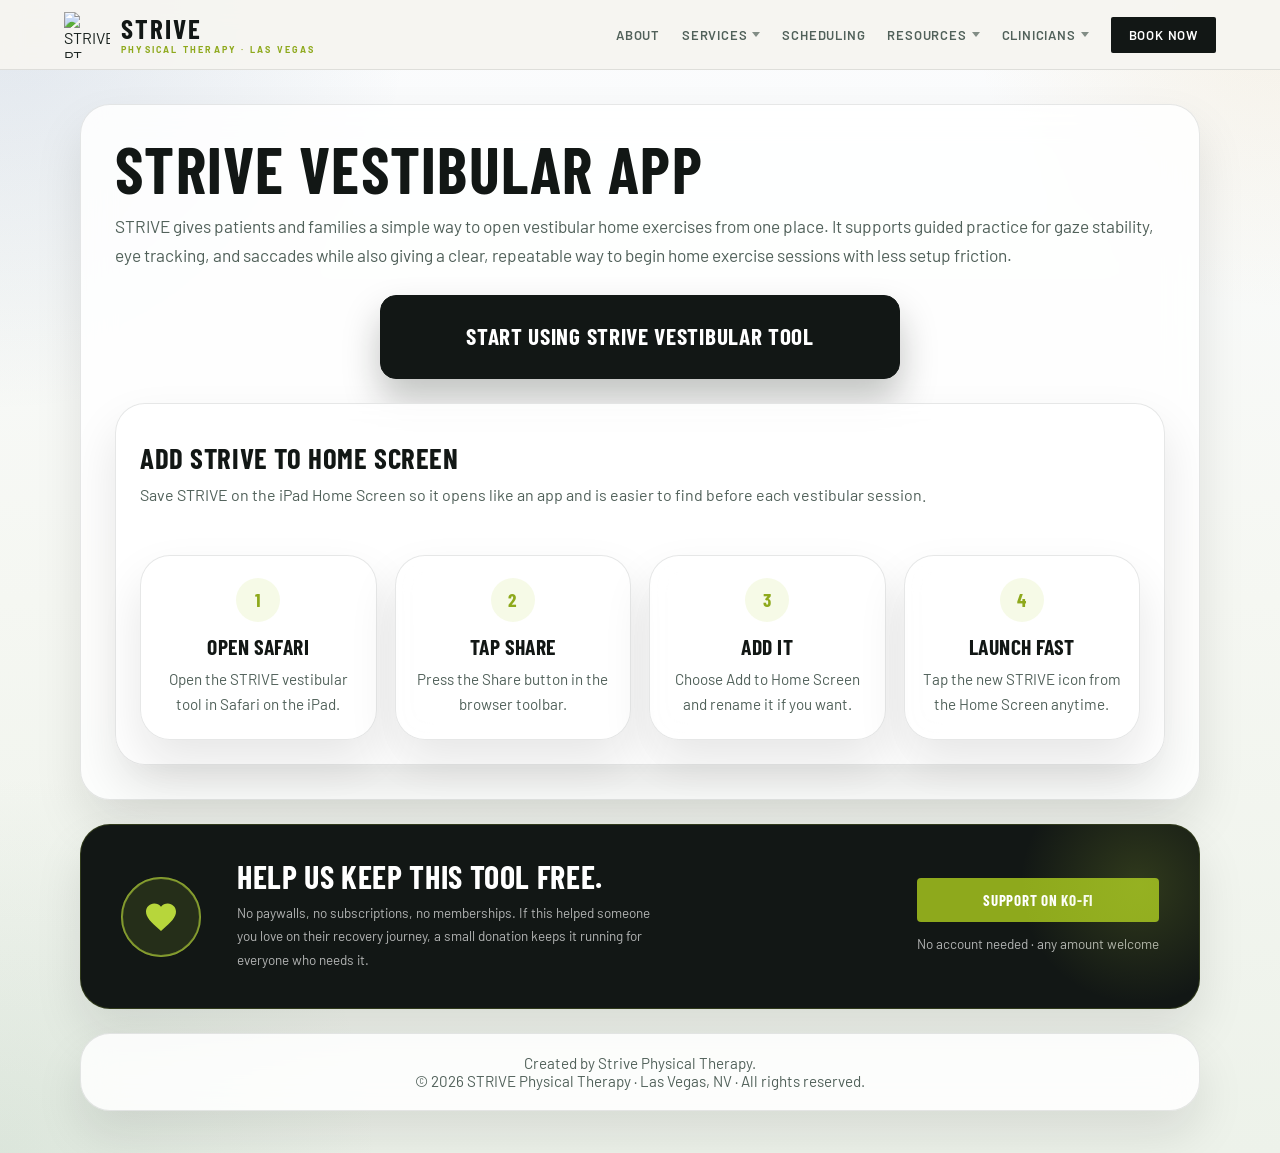
==== commit c89411cc: "Add files via upload" ====
--- a/index.html
+++ b/index.html
@@ -1,581 +1,924 @@
 <!DOCTYPE html>
 <html lang="en">
 <head>
-  <meta charset="UTF-8" />
-  <meta name="viewport" content="width=device-width, initial-scale=1.0, viewport-fit=cover" />
-  <title>Vestibular Tools</title>
-  <link rel="preconnect" href="https://fonts.googleapis.com" />
-  <link rel="preconnect" href="https://fonts.gstatic.com" crossorigin />
-  <link href="https://fonts.googleapis.com/css2?family=Atkinson+Hyperlegible+Next:wght@400;500;600;700&display=swap" rel="stylesheet" />
+  <meta charset="UTF-8">
+  <meta name="viewport" content="width=device-width, initial-scale=1.0">
+  <meta name="theme-color" content="#f6f5f1">
+  <title>VO Vestibular Tools | STRIVE Physical Therapy</title>
+  <meta name="description" content="Practice vestibular rehab exercises with VO by STRIVE Physical Therapy, including gaze stability, eye tracking, and saccades with an easy home-use launch experience.">
+  <link rel="canonical" href="https://striveptlv.com/vo">
+  <link rel="preconnect" href="https://fonts.googleapis.com">
+  <link rel="preconnect" href="https://fonts.gstatic.com" crossorigin>
+  <link href="https://fonts.googleapis.com/css2?family=Barlow:ital,wght@0,400;0,500;0,600;0,700;1,400;1,600&family=Barlow+Condensed:wght@500;600;700&display=swap" rel="stylesheet">
+
   <style>
     :root {
-      --bg: #050505;
-      --panel: #111111;
-      --panel-strong: #1b1b1b;
-      --ink: #f4f4ef;
-      --muted: #afb3ad;
-      --line: #272727;
-      --shadow: 0 18px 40px rgba(0, 0, 0, 0.35);
-      --blue: #39b8ff;
-      --mint: #5cff95;
-      --yellow: #ffe44d;
-      --card-ink: #071014;
-    }
-
-    body[data-theme="light"] {
-      --bg: #eef4f4;
-      --panel: #ffffff;
-      --panel-strong: #f4f7f7;
-      --ink: #0f2026;
-      --muted: #5f7076;
-      --line: #d9e1e3;
-      --shadow: 0 16px 34px rgba(15, 32, 38, 0.08);
-      --card-ink: #071014;
-    }
-
-    * { box-sizing: border-box; }
-
-    html, body {
-      margin: 0;
-      min-height: 100%;
-    }
-
+      --paper: #f6f5f1;
+      --paper-deep: #ece9df;
+      --panel: rgba(255, 255, 255, 0.84);
+      --panel-solid: #ffffff;
+      --line: rgba(18, 23, 21, 0.1);
+      --line-strong: rgba(18, 23, 21, 0.18);
+      --ink: #121715;
+      --text: #18211e;
+      --text-mid: #51615a;
+      --text-soft: #708078;
+      --accent: #b7d63b;
+      --accent-deep: #8ea91c;
+      --accent-pale: rgba(183, 214, 59, 0.12);
+      --navy: #214a7a;
+      --navy-deep: #163456;
+      --sage: #5d8b6f;
+      --sage-deep: #41614e;
+      --gold: #d2a54b;
+      --gold-deep: #9a7428;
+      --shadow: 0 24px 48px rgba(18, 23, 21, 0.1);
+    }
+
+    *, *::before, *::after { box-sizing: border-box; margin: 0; padding: 0; }
+    html { scroll-behavior: smooth; -webkit-text-size-adjust: 100%; }
     body {
-      font-family: "Atkinson Hyperlegible Next", "Avenir Next", "Segoe UI", sans-serif;
-      background: var(--bg);
-      color: var(--ink);
-      padding: max(18px, env(safe-area-inset-top)) max(18px, env(safe-area-inset-right)) max(18px, env(safe-area-inset-bottom)) max(18px, env(safe-area-inset-left));
-    }
-
-    button, a {
-      -webkit-tap-highlight-color: transparent;
-    }
-
-    .app-shell {
-      width: min(1100px, 100%);
-      margin: 0 auto;
-      display: grid;
-      gap: 18px;
-    }
-
-    .section-card,
-    .footer-card {
-      background: var(--panel);
-      border: 1px solid var(--line);
-      border-radius: 28px;
-      box-shadow: var(--shadow);
-    }
-
-    .topbar {
-      padding: 22px 24px;
+      font-family: 'Barlow', sans-serif;
+      background:
+        radial-gradient(circle at top left, rgba(33, 74, 122, 0.12), transparent 24%),
+        radial-gradient(circle at top right, rgba(210, 165, 75, 0.12), transparent 18%),
+        radial-gradient(circle at bottom left, rgba(93, 139, 111, 0.12), transparent 22%),
+        linear-gradient(180deg, #fbfcfe 0%, #f5f7f2 52%, #edf2ea 100%);
+      color: var(--text);
+      overflow-x: hidden;
+      padding-top: 70px;
+    }
+    body.menu-open { overflow: hidden; }
+    img { max-width: 100%; height: auto; }
+    a { color: inherit; }
+
+    nav {
+      position: fixed;
+      top: 0;
+      left: 0;
+      right: 0;
+      z-index: 200;
+      height: 70px;
+      background: rgba(246, 245, 241, 0.94);
+      backdrop-filter: blur(12px);
+      border-bottom: 1px solid var(--line);
       display: flex;
       align-items: center;
       justify-content: space-between;
-      gap: 18px;
-      background: transparent;
-      border: none;
-      border-radius: 0;
-      box-shadow: none;
-    }
-
-    .brand-block {
-      display: flex;
-      align-items: center;
-      gap: 18px;
-    }
-
-    .brand-mark {
-      width: 86px;
-      height: 86px;
-      display: flex;
-      align-items: center;
-      justify-content: center;
-      flex-shrink: 0;
-      overflow: hidden;
+      padding: 0 5vw;
+    }
+    .nav-logo { display: flex; align-items: center; gap: 11px; text-decoration: none; }
+    .logo-img { width: 46px; height: 46px; object-fit: contain; flex-shrink: 0; }
+    .logo-text {
+      font-family: 'Barlow Condensed', sans-serif;
+      font-size: 27px;
+      font-weight: 700;
+      letter-spacing: 2px;
+      color: var(--ink);
+      line-height: 1;
+      text-transform: uppercase;
+    }
+    .logo-sub {
+      font-size: 9px;
+      color: var(--accent-deep);
+      font-weight: 700;
+      letter-spacing: 2.2px;
+      text-transform: uppercase;
+      margin-top: 2px;
+    }
+    .nav-links { display: flex; align-items: center; gap: 22px; }
+    .nav-links a {
+      color: var(--text-mid);
       text-decoration: none;
-    }
-
-    .brand-mark img {
-      width: 72%;
-      height: 72%;
-      object-fit: contain;
-      display: block;
-    }
-
-    .brand-copy {
+      font-size: 13px;
+      font-weight: 600;
+      letter-spacing: 0.8px;
+      text-transform: uppercase;
+      transition: color 0.2s;
+    }
+    .nav-links a:hover { color: var(--ink); }
+    .nav-book {
+      background: var(--ink) !important;
+      color: white !important;
+      padding: 10px 18px;
+      border-radius: 2px;
+    }
+    .nav-book:hover { background: var(--accent-deep) !important; }
+    .nav-dropdown { position: relative; display: flex; align-items: center; justify-content: center; }
+    .nav-dropdown > a { display: flex; align-items: center; gap: 5px; padding: 24px 0; }
+    .nav-dropdown > a::after {
+      content: '';
+      display: inline-block;
+      width: 0;
+      height: 0;
+      border-left: 4px solid transparent;
+      border-right: 4px solid transparent;
+      border-top: 5px solid rgba(81, 97, 90, 0.7);
+      transition: transform 0.2s;
+    }
+    .nav-dropdown:hover > a::after { transform: rotate(180deg); border-top-color: var(--ink); }
+    .dropdown-menu {
       display: flex;
       flex-direction: column;
-      gap: 4px;
-    }
-
-    .eyebrow {
-      font-size: 0.9rem;
+      align-items: stretch;
+      opacity: 0;
+      pointer-events: none;
+      position: absolute;
+      top: 100%;
+      left: 50%;
+      transform: translateX(-50%);
+      min-width: 178px;
+      background: var(--panel-solid);
+      border: 1px solid var(--line);
+      box-shadow: 0 16px 30px rgba(18, 23, 21, 0.08);
+      text-align: center;
+      transition: opacity 0.15s;
+    }
+    .nav-dropdown:hover .dropdown-menu { opacity: 1; pointer-events: auto; }
+    .dropdown-menu a {
+      display: block;
+      padding: 10px 14px;
+      border-bottom: 1px solid var(--line);
+      color: var(--text-mid);
+      font-family: 'Barlow Condensed', sans-serif;
+      font-size: 12px;
+      font-weight: 600;
+      text-transform: uppercase;
+      letter-spacing: 0.9px;
+      text-align: center;
+    }
+    .dropdown-menu a:last-child { border-bottom: none; }
+    .dropdown-menu a:hover { background: var(--accent-pale); color: var(--ink); }
+    .nav-toggle { display: none; flex-direction: column; gap: 5px; cursor: pointer; }
+    .nav-toggle span { width: 24px; height: 2px; background: var(--ink); }
+
+    .mobile-menu {
+      display: none;
+      flex-direction: column;
+      position: fixed;
+      top: 70px;
+      left: 0;
+      right: 0;
+      bottom: 0;
+      background: var(--paper);
+      z-index: 199;
+      padding: 28px 6vw;
+      overflow-y: auto;
+    }
+    .mobile-menu.open { display: flex; }
+    .mobile-menu a {
+      text-decoration: none;
+      color: var(--ink);
+      font-family: 'Barlow Condensed', sans-serif;
+      font-size: 21px;
+      font-weight: 600;
+      letter-spacing: 1px;
+      text-transform: uppercase;
+      padding: 15px 0;
+      border-bottom: 1px solid var(--line);
+    }
+    .mob-book {
+      background: var(--ink);
+      color: white !important;
+      text-align: center;
+      border-radius: 2px;
+      margin-top: 24px;
+      border: none !important;
+    }
+    .mob-dropdown { border-bottom: 1px solid var(--line); }
+    .mob-dropdown-toggle {
+      display: flex;
+      justify-content: space-between;
+      align-items: center;
+      color: var(--ink);
+      font-family: 'Barlow Condensed', sans-serif;
+      font-size: 21px;
+      font-weight: 600;
+      letter-spacing: 1px;
+      text-transform: uppercase;
+      padding: 15px 0;
+      cursor: pointer;
+    }
+    .mob-arrow { font-size: 20px; color: var(--accent-deep); transition: transform 0.25s; }
+    .mob-arrow.open { transform: rotate(90deg); }
+    .mob-dropdown-items { display: none; flex-direction: column; padding-left: 14px; }
+    .mob-dropdown-items.open { display: flex; }
+    .mob-dropdown-items a {
+      font-family: 'Barlow', sans-serif;
+      font-size: 15px !important;
+      text-transform: none;
+      letter-spacing: 0;
+      color: var(--text-mid);
+      padding: 12px 0 !important;
+    }
+
+    .schedule-modal {
+      position: fixed;
+      inset: 0;
+      z-index: 240;
+      display: none;
+      align-items: center;
+      justify-content: center;
+      padding: 24px;
+      background: rgba(8, 12, 14, 0.42);
+      backdrop-filter: blur(8px);
+    }
+    .schedule-modal.open { display: flex; }
+    .schedule-dialog {
+      position: relative;
+      width: min(100%, 520px);
+      background: var(--panel-solid);
+      border: 1px solid var(--line);
+      box-shadow: 0 28px 64px rgba(18, 23, 21, 0.14);
+      padding: 30px 28px 26px;
+      border-radius: 28px;
+    }
+    .schedule-close {
+      position: absolute;
+      top: 12px;
+      right: 12px;
+      width: 40px;
+      height: 40px;
+      border: 1px solid var(--line);
+      background: transparent;
+      color: var(--ink);
+      font: inherit;
+      font-size: 24px;
+      line-height: 1;
+      cursor: pointer;
+      border-radius: 999px;
+    }
+    .schedule-close:hover { background: var(--accent-pale); }
+    .schedule-kicker {
+      font-family: 'Barlow Condensed', sans-serif;
+      font-size: 11px;
       font-weight: 700;
-      letter-spacing: 0.08em;
-      text-transform: uppercase;
-      color: #8f948c;
-    }
-
-    h1, h2, p {
-      margin: 0;
-    }
-
-    h1 {
-      font-size: clamp(2rem, 5vw, 3.25rem);
-      line-height: 0.95;
-      letter-spacing: -0.04em;
-    }
-
-    .topbar-actions {
-      display: flex;
-      gap: 12px;
-      flex-wrap: wrap;
-      justify-content: flex-end;
-    }
-
-    .theme-dock {
+      letter-spacing: 3px;
+      text-transform: uppercase;
+      color: var(--accent-deep);
+      margin-bottom: 12px;
+    }
+    .schedule-dialog h2 {
+      font-family: 'Barlow Condensed', sans-serif;
+      font-size: clamp(36px, 5vw, 44px);
+      line-height: 0.96;
+      color: var(--ink);
+      margin-bottom: 12px;
+      letter-spacing: 1px;
+      text-transform: uppercase;
+    }
+    .schedule-dialog p {
+      color: var(--text-mid);
+      font-size: 15px;
+      line-height: 1.75;
+      margin-bottom: 22px;
+    }
+    .schedule-contact {
       display: inline-flex;
       align-items: center;
-      gap: 6px;
-      padding: 6px;
+      margin-bottom: 20px;
+      padding: 8px 12px;
       border-radius: 999px;
-      border: 1px solid var(--line);
-      background: var(--panel-strong);
-    }
-
-    .theme-icon {
-      width: 42px;
-      height: 42px;
-      min-width: 42px;
-      flex: 0 0 42px;
-      border: 1px solid transparent;
-      border-radius: 999px;
-      background: transparent;
-      color: var(--muted);
-      font-size: 0.76rem;
-      font-weight: 800;
-      letter-spacing: 0.04em;
-      cursor: pointer;
-      display: inline-flex;
-      align-items: center;
-      justify-content: center;
-      text-align: center;
-      transition: background-color 140ms ease, color 140ms ease, transform 140ms ease;
-    }
-
-    .theme-icon:hover {
-      transform: translateY(-1px);
-    }
-
-    .theme-icon.is-active {
-      background: var(--blue);
-      color: var(--card-ink);
-    }
-
-    .top-action {
-      min-height: 64px;
-      min-width: 176px;
-      padding: 16px 22px;
-      border-radius: 20px;
-      border: 1px solid var(--line);
-      background: var(--panel-strong);
-      color: var(--ink);
-      text-decoration: none;
-      font-size: 1rem;
+      background: rgba(18, 23, 21, 0.06);
+      color: var(--ink);
+      font-size: 0.92rem;
       font-weight: 700;
-      display: inline-flex;
-      align-items: center;
-      justify-content: center;
-      text-align: center;
-      transition: transform 140ms ease, box-shadow 140ms ease, border-color 140ms ease;
-    }
-
-    .top-action:hover,
-    .tool-tile:hover,
-    .quick-link:hover {
-      transform: translateY(-2px);
-      box-shadow: 0 14px 30px rgba(0, 0, 0, 0.32);
-    }
-
-    .top-action.primary {
-      background: var(--blue);
-      color: #031018;
-      border-color: transparent;
-    }
-
-    .top-action.secondary {
-      background: var(--panel-strong);
-    }
-
-    .section-card {
-      padding: 22px;
-    }
-
-    .section-header {
-      display: flex;
-      align-items: center;
-      justify-content: space-between;
-      gap: 12px;
-      margin-bottom: 18px;
-    }
-
-    .section-header h2 {
-      font-size: clamp(1.3rem, 3vw, 1.85rem);
-      letter-spacing: -0.03em;
-    }
-
-    .section-tag {
-      padding: 10px 14px;
-      border-radius: 999px;
-      background: #1b1b1b;
-      color: #d9ddd5;
-      font-size: 0.84rem;
-      font-weight: 700;
-      text-transform: uppercase;
-      letter-spacing: 0.06em;
-      white-space: nowrap;
-    }
-
-    .tool-grid {
+    }
+    .schedule-options {
       display: grid;
-      grid-template-columns: repeat(3, minmax(0, 1fr));
-      gap: 18px;
-    }
-
-    .tool-tile {
-      min-height: 270px;
-      padding: 24px;
-      border-radius: 26px;
-      text-decoration: none;
-      color: inherit;
+      grid-template-columns: 1fr 1fr;
+      gap: 14px;
+    }
+    .schedule-option {
       display: flex;
       flex-direction: column;
       justify-content: space-between;
+      align-items: center;
+      text-align: center;
+      gap: 14px;
+      min-height: 190px;
+      padding: 22px 20px;
+      border: 1px solid var(--line);
+      border-radius: 24px;
+      text-decoration: none;
+      background: linear-gradient(180deg, rgba(255,255,255,0.96), rgba(236,233,223,0.72));
+      transition: border-color 0.2s, transform 0.15s, box-shadow 0.2s;
+    }
+    .schedule-option > div {
+      display: flex;
+      flex: 1;
+      flex-direction: column;
+      align-items: center;
+      justify-content: center;
+    }
+    .schedule-option:hover {
+      border-color: var(--line-strong);
+      transform: translateY(-2px);
+      box-shadow: 0 16px 32px rgba(18, 23, 21, 0.08);
+    }
+    .schedule-option-label {
+      font-family: 'Barlow Condensed', sans-serif;
+      font-size: 11px;
+      font-weight: 700;
+      letter-spacing: 2.6px;
+      text-transform: uppercase;
+      color: var(--accent-deep);
+    }
+    .schedule-option h3 {
+      font-family: 'Barlow Condensed', sans-serif;
+      font-size: 28px;
+      line-height: 0.98;
+      color: var(--ink);
+      margin: 10px 0 8px;
+      text-transform: uppercase;
+    }
+    .schedule-option strong {
+      font-size: 0.92rem;
+      font-weight: 800;
+      color: var(--ink);
+    }
+
+    .page {
+      width: min(1120px, calc(100% - 32px));
+      margin: 0 auto;
+      padding: 34px 0 42px;
+    }
+    .hero,
+    .card,
+    .content-footer {
+      background: var(--panel);
+      border: 1px solid var(--line);
+      border-radius: 30px;
+      box-shadow: var(--shadow);
+      backdrop-filter: blur(16px);
+    }
+    .hero { padding: 34px; }
+    h1, h2, h3, p { margin-top: 0; }
+    h1 {
+      margin-bottom: 12px;
+      font-family: 'Barlow Condensed', sans-serif;
+      font-size: clamp(2.6rem, 5vw, 4.4rem);
+      line-height: 0.95;
+      letter-spacing: 0.02em;
+      text-transform: uppercase;
+      color: var(--ink);
+    }
+    .lead {
+      font-size: 1.08rem;
+      line-height: 1.7;
+      color: var(--text-mid);
+    }
+    .info-strip {
+      margin-top: 22px;
+      padding: 18px 20px;
+      border-radius: 22px;
+      background: linear-gradient(135deg, rgba(246, 245, 241, 0.95), rgba(255, 255, 255, 0.78));
+      border: 1px solid rgba(18, 23, 21, 0.08);
+    }
+    .info-strip p { margin: 0; line-height: 1.7; }
+    .launch-grid {
+      display: grid;
+      grid-template-columns: 1fr;
+      margin-top: 24px;
+    }
+    .card {
+      padding: 24px;
+      display: flex;
+      flex-direction: column;
+    }
+    .label {
+      display: inline-flex;
+      align-items: center;
+      padding: 8px 12px;
+      border-radius: 999px;
+      font-size: 0.78rem;
+      font-weight: 800;
+      letter-spacing: 0.06em;
+      text-transform: uppercase;
+      color: #fff;
+    }
+    .label.utility { background: linear-gradient(135deg, var(--gold), var(--gold-deep)); }
+    .label.credit { background: linear-gradient(135deg, var(--navy), var(--navy-deep)); }
+    .label.bank { background: linear-gradient(135deg, var(--sage), var(--sage-deep)); }
+    .card h2 {
+      margin: 16px 0 10px;
+      font-family: 'Barlow Condensed', sans-serif;
+      font-size: 1.8rem;
+      line-height: 1;
+      letter-spacing: 0.02em;
+      text-transform: uppercase;
+      color: var(--ink);
+    }
+    .card p {
+      margin-bottom: 22px;
+      line-height: 1.65;
+      color: var(--text-mid);
+      flex: 1;
+    }
+    .launch-link {
+      display: inline-flex;
+      align-items: center;
+      justify-content: center;
+      width: 100%;
+      padding: 14px 18px;
+      border-radius: 16px;
+      text-decoration: none;
+      font-family: 'Barlow Condensed', sans-serif;
+      font-size: 1rem;
+      font-weight: 700;
+      letter-spacing: 0.05em;
+      text-transform: uppercase;
+      color: #fff;
+      transition: transform 160ms ease, box-shadow 160ms ease;
+    }
+    .launch-link:hover { transform: translateY(-1px); }
+    .launch-link.utility {
+      background: linear-gradient(135deg, var(--gold), var(--gold-deep));
+      box-shadow: 0 14px 28px rgba(154, 116, 40, 0.22);
+    }
+    .launch-link.credit {
+      background: linear-gradient(135deg, var(--navy), var(--navy-deep));
+      box-shadow: 0 14px 28px rgba(22, 52, 86, 0.24);
+    }
+    .launch-link.bank {
+      background: linear-gradient(135deg, var(--sage), var(--sage-deep));
+      box-shadow: 0 14px 28px rgba(65, 97, 78, 0.24);
+    }
+
+    .launch-card {
+      align-items: center;
+      text-align: center;
+      padding: 0;
+      background: transparent;
+      border: none;
+      box-shadow: none;
+      backdrop-filter: none;
+    }
+
+    .launch-card h2 {
+      font-size: clamp(2rem, 4vw, 3rem);
+      margin-bottom: 14px;
+    }
+
+    .launch-card p {
+      max-width: 700px;
+      margin-bottom: 28px;
+    }
+
+    .launch-link.primary-start {
+      width: min(100%, 520px);
+      min-height: 84px;
+      padding: 20px 28px;
+      font-size: clamp(1.2rem, 2vw, 1.45rem);
+      line-height: 1.15;
+      letter-spacing: 0.03em;
+      background: #121715;
+      box-shadow: 0 20px 36px rgba(18, 23, 21, 0.26);
+      border: 1px solid #121715;
+      color: #ffffff;
+      text-wrap: balance;
+    }
+
+    .steps-grid {
+      display: grid;
+      grid-template-columns: repeat(4, minmax(0, 1fr));
       gap: 18px;
-      border: 1px solid rgba(255, 255, 255, 0.4);
+      margin-top: 24px;
+    }
+
+    .step-card {
+      padding: 22px 18px;
+      text-align: center;
+      align-items: center;
+    }
+
+    .step-number {
+      width: 44px;
+      height: 44px;
+      border-radius: 50%;
+      display: inline-flex;
+      align-items: center;
+      justify-content: center;
+      margin-bottom: 14px;
+      background: var(--accent-pale);
+      color: var(--accent-deep);
+      font-family: 'Barlow Condensed', sans-serif;
+      font-size: 1.2rem;
+      font-weight: 700;
+      letter-spacing: 0.04em;
+    }
+
+    .step-card h3 {
+      margin-bottom: 10px;
+      font-family: 'Barlow Condensed', sans-serif;
+      font-size: 1.35rem;
+      line-height: 1;
+      letter-spacing: 0.02em;
+      text-transform: uppercase;
+      color: var(--ink);
+    }
+
+    .step-card p {
+      margin-bottom: 0;
+      font-size: 0.95rem;
+    }
+
+
+    .donate-card {
+      margin-top: 24px;
+      background: #121715;
+      border: 1px solid rgba(183, 214, 59, 0.18);
+      border-radius: 30px;
+      box-shadow: var(--shadow);
+      padding: 36px 40px;
+      display: flex;
+      align-items: center;
+      gap: 36px;
       position: relative;
       overflow: hidden;
-      transition: transform 140ms ease, box-shadow 140ms ease;
-    }
-
-    .tool-tile::before {
-      content: "";
+    }
+    .donate-card::before {
+      content: '';
+      position: absolute;
+      top: -60px;
+      right: -60px;
+      width: 240px;
+      height: 240px;
+      border-radius: 50%;
+      background: radial-gradient(circle, rgba(183, 214, 59, 0.18) 0%, transparent 70%);
+      pointer-events: none;
+    }
+    .donate-heart-wrap {
+      position: relative;
+      flex-shrink: 0;
+      width: 80px;
+      height: 80px;
+      display: flex;
+      align-items: center;
+      justify-content: center;
+    }
+    .donate-pulse-ring,
+    .donate-pulse-ring-2 {
       position: absolute;
       inset: 0;
-      background: none;
-      pointer-events: none;
-    }
-
-    .tool-tile.primary {
-      background: var(--blue);
-      border-color: transparent;
-    }
-
-    .tool-tile.secondary {
-      background: var(--mint);
-      border-color: transparent;
-    }
-
-    .tool-tile.tertiary {
-      background: var(--yellow);
-      border-color: transparent;
-    }
-
-    .tile-top {
-      display: grid;
-      gap: 12px;
-      position: relative;
-      z-index: 1;
-    }
-
-    .tool-tile h3 {
-      font-size: clamp(1.6rem, 3vw, 2.2rem);
-      line-height: 1;
-      letter-spacing: -0.04em;
-      color: var(--card-ink);
-    }
-
-    .tile-meta {
-      font-size: 1rem;
-      font-weight: 600;
-      color: rgba(7, 16, 20, 0.72);
-    }
-
-    .tile-desc {
-      font-size: 0.98rem;
-      line-height: 1.45;
-      color: rgba(7, 16, 20, 0.84);
-      max-width: 28ch;
-    }
-
-    .tile-action {
-      min-height: 66px;
-      padding: 16px 18px;
-      border-radius: 20px;
+      border-radius: 50%;
+      border: 2px solid rgba(183, 214, 59, 0.45);
+      animation: donate-pulse 2s ease-out infinite;
+    }
+    .donate-pulse-ring-2 {
+      border-color: rgba(183, 214, 59, 0.22);
+      animation-delay: 0.7s;
+    }
+    .donate-heart-bg {
+      width: 80px;
+      height: 80px;
+      border-radius: 50%;
+      background: rgba(183, 214, 59, 0.12);
+      border: 1px solid rgba(183, 214, 59, 0.3);
       display: flex;
       align-items: center;
       justify-content: center;
-      font-size: 1.05rem;
-      font-weight: 800;
-      letter-spacing: 0.03em;
-      text-transform: uppercase;
-      position: relative;
-      z-index: 1;
-    }
-
-    .tool-tile.primary .tile-action {
-      background: rgba(255, 255, 255, 0.3);
-      color: var(--card-ink);
-    }
-
-    .tool-tile.secondary .tile-action {
-      background: rgba(255, 255, 255, 0.3);
-      color: var(--card-ink);
-    }
-
-    .tool-tile.tertiary .tile-action {
-      background: rgba(255, 255, 255, 0.3);
-      color: var(--card-ink);
-    }
-
-    .tool-tile.disabled {
-      cursor: default;
-    }
-
-    .tool-tile.disabled .tile-action {
-      background: rgba(0, 0, 0, 0.12);
-      color: rgba(0, 0, 0, 0.62);
-      border: 1px solid rgba(0, 0, 0, 0.08);
-    }
-
-    .quick-grid {
-      display: grid;
-      grid-template-columns: repeat(3, minmax(0, 1fr));
-      gap: 16px;
-    }
-
-    .quick-link {
-      min-height: 96px;
-      padding: 20px;
-      border-radius: 22px;
-      background: var(--panel-strong);
-      border: 1px solid var(--line);
+    }
+    .donate-heart-svg { animation: donate-hb 1.6s ease-in-out infinite; }
+    .donate-eyebrow {
+      font-family: 'Barlow Condensed', sans-serif;
+      font-size: 11px;
+      letter-spacing: 2.5px;
+      text-transform: uppercase;
+      color: var(--accent);
+      font-weight: 700;
+      margin-bottom: 6px;
+    }
+    .donate-card h3 {
+      font-family: 'Barlow Condensed', sans-serif;
+      font-size: 2rem;
+      line-height: 0.98;
+      letter-spacing: 0.02em;
+      text-transform: uppercase;
+      color: white;
+      margin: 0 0 8px;
+    }
+    .donate-card p {
+      font-size: 13.5px;
+      color: rgba(255, 255, 255, 0.68);
+      line-height: 1.75;
+      margin: 0;
+      max-width: 420px;
+    }
+    .donate-text { flex: 1; }
+    .donate-actions {
+      display: flex;
+      flex-direction: column;
+      gap: 10px;
+      min-width: 190px;
+      flex-shrink: 0;
+    }
+    .donate-btn {
+      display: block;
+      padding: 13px 24px;
+      border-radius: 4px;
       text-decoration: none;
-      color: inherit;
-      display: flex;
-      align-items: center;
-      justify-content: center;
+      font-family: 'Barlow Condensed', sans-serif;
+      font-size: 15px;
+      font-weight: 700;
+      letter-spacing: 0.05em;
+      text-transform: uppercase;
+      color: white;
       text-align: center;
-      transition: transform 140ms ease, box-shadow 140ms ease;
-    }
-
-    .quick-link strong {
-      font-size: 1.35rem;
-      line-height: 1.2;
-    }
-
-
-    .footer-card {
-      padding: 18px 22px;
-      display: flex;
-      align-items: center;
-      justify-content: center;
-      gap: 12px;
-      color: var(--muted);
+      background: var(--accent-deep);
+      transition: background 0.2s;
+    }
+    .donate-btn:hover { background: #a9c921; }
+    .donate-note {
+      font-size: 11px;
+      color: rgba(255, 255, 255, 0.5);
+      text-align: center;
+      margin-top: 2px;
+    }
+
+    .content-footer {
+      margin-top: 24px;
+      padding: 20px 24px;
+      text-align: center;
+      color: var(--text-mid);
       font-size: 0.95rem;
-      font-weight: 600;
-    }
-
-    @media (max-width: 980px) {
-      .topbar {
-        align-items: flex-start;
+    }
+
+    @keyframes donate-hb {
+      0%, 100% { transform: scale(1); }
+      30% { transform: scale(1.18); }
+      60% { transform: scale(1.08); }
+    }
+    @keyframes donate-pulse {
+      0% { transform: scale(0.85); opacity: 0.6; }
+      100% { transform: scale(1.5); opacity: 0; }
+    }
+
+    @media (max-width: 960px) {
+      .nav-links { display: none; }
+      .nav-toggle { display: flex; }
+      .launch-grid,
+      .steps-grid { grid-template-columns: 1fr; }
+      .page { width: min(100% - 20px, 1120px); padding-top: 20px; padding-bottom: 28px; }
+      .hero, .card, .content-footer { border-radius: 24px; }
+      .hero, .card { padding: 22px; }
+      .donate-card {
         flex-direction: column;
+        text-align: center;
+        padding: 28px 22px;
+        gap: 24px;
       }
-
-      .brand-block {
-        width: 100%;
-      }
-
-      .topbar-actions {
-        width: 100%;
-        justify-content: stretch;
-      }
-
-      .top-action {
-        flex: 1 1 220px;
-      }
-
-      .tool-grid,
-      .quick-grid {
-        grid-template-columns: 1fr;
-      }
-
-      .tool-tile {
-        min-height: 220px;
-      }
-
-      .footer-card {
-        flex-direction: column;
-        align-items: flex-start;
-      }
-    }
-
-    @media (max-width: 640px) {
-      body {
-        padding: 14px;
-      }
-
-      .topbar,
-      .section-card,
-      .footer-card {
-        border-radius: 22px;
-      }
-
-      .section-card {
-        padding: 18px;
-      }
-
-      .brand-block {
-        align-items: flex-start;
-      }
-
-      .brand-mark {
-        width: 74px;
-        height: 74px;
-      }
-
-      .top-action {
-        width: 100%;
-        min-width: 0;
-      }
-
-      .section-header {
-        align-items: flex-start;
-        flex-direction: column;
-      }
+      .donate-actions { min-width: unset; width: 100%; }
+      .donate-card p { max-width: unset; }
+    }
+
+    @media (max-width: 720px) {
+      .schedule-dialog { padding: 28px 20px 22px; }
+      .schedule-options { grid-template-columns: 1fr; }
     }
   </style>
 </head>
 <body>
-  <main class="app-shell">
-    <header class="topbar">
-      <div class="brand-block">
-        <a class="brand-mark" href="./index.html" aria-label="Vestibular home">
-          <img src="https://striveptlv.com/logo.png" alt="STRIVE Physical Therapy logo" />
+  <nav aria-label="Primary">
+    <a href="./index.html" class="nav-logo">
+      <img src="https://striveptlv.com/logo.png" alt="STRIVE PT Logo" class="logo-img">
+      <div>
+        <div class="logo-text">STRIVE</div>
+        <div class="logo-sub">Physical Therapy · Las Vegas</div>
+      </div>
+    </a>
+
+    <div class="nav-links">
+      <a href="https://striveptlv.com/about.html">About</a>
+      <div class="nav-dropdown">
+        <a href="https://striveptlv.com/#services">Services</a>
+        <div class="dropdown-menu">
+          <a href="https://striveptlv.com/wellness.html">Wellness Classes</a>
+          <a href="https://striveptlv.com/stroke-rehab">Stroke Rehab</a>
+          <a href="https://striveptlv.com/sci.html">SCI Rehab</a>
+          <a href="https://striveptlv.com/vestibular-rehab.html">Vestibular Rehab</a>
+          <a href="https://striveptlv.com/fnd.html">FND Rehab</a>
+        </div>
+      </div>
+      <a href="https://striveptlv.janeapp.com" target="_blank" rel="noopener">Scheduling</a>
+      <div class="nav-dropdown">
+        <a href="#">Resources</a>
+        <div class="dropdown-menu">
+          <a href="https://open.spotify.com/show/2nbFBV45QpM37SAdHtobgF?si=Gns3Ft-7SgCNdGbmnOcpag" target="_blank" rel="noopener">Podcast</a>
+          <a href="https://striveptlv.com/insights">Articles</a>
+        </div>
+      </div>
+      <div class="nav-dropdown">
+        <a href="#">Clinicians</a>
+        <div class="dropdown-menu">
+          <a href="https://striveptlv.com/moneymanagement/">OT Bank App</a>
+          <a href="./index.html">Vestibular App</a>
+        </div>
+      </div>
+      <a href="#scheduling" data-schedule-trigger class="nav-book">Book Now</a>
+    </div>
+
+    <div class="nav-toggle" onclick="toggleMenu()">
+      <span></span><span></span><span></span>
+    </div>
+  </nav>
+
+  <div class="mobile-menu" id="mobileMenu">
+    <a href="./index.html" onclick="toggleMenu(false)">Home</a>
+    <a href="https://striveptlv.com/about.html" onclick="toggleMenu(false)">About</a>
+    <div class="mob-dropdown">
+      <div class="mob-dropdown-toggle" onclick="toggleMobileDropdown('servicesItems', this.querySelector('.mob-arrow'))">
+        Services <span class="mob-arrow">›</span>
+      </div>
+      <div class="mob-dropdown-items" id="servicesItems">
+        <a href="https://striveptlv.com/wellness.html" onclick="toggleMenu(false)">Wellness Classes</a>
+        <a href="https://striveptlv.com/stroke-rehab" onclick="toggleMenu(false)">Stroke Rehab</a>
+        <a href="https://striveptlv.com/sci.html" onclick="toggleMenu(false)">SCI Rehab</a>
+        <a href="https://striveptlv.com/vestibular-rehab.html" onclick="toggleMenu(false)">Vestibular Rehab</a>
+        <a href="https://striveptlv.com/fnd.html" onclick="toggleMenu(false)">FND Rehab</a>
+      </div>
+    </div>
+    <a href="https://striveptlv.janeapp.com" target="_blank" rel="noopener" onclick="toggleMenu(false)">Scheduling</a>
+    <div class="mob-dropdown">
+      <div class="mob-dropdown-toggle" onclick="toggleMobileDropdown('patientResourceItems', this.querySelector('.mob-arrow'))">
+        Resources <span class="mob-arrow">›</span>
+      </div>
+      <div class="mob-dropdown-items" id="patientResourceItems">
+        <a href="https://open.spotify.com/show/2nbFBV45QpM37SAdHtobgF?si=Gns3Ft-7SgCNdGbmnOcpag" target="_blank" rel="noopener">Podcast</a>
+        <a href="https://striveptlv.com/insights" onclick="toggleMenu(false)">Articles</a>
+      </div>
+    </div>
+    <div class="mob-dropdown">
+      <div class="mob-dropdown-toggle" onclick="toggleMobileDropdown('cliniciansItems', this.querySelector('.mob-arrow'))">
+        Clinicians <span class="mob-arrow">›</span>
+      </div>
+      <div class="mob-dropdown-items" id="cliniciansItems">
+        <a href="https://striveptlv.com/moneymanagement/" onclick="toggleMenu(false)">OT Bank App</a>
+        <a href="./index.html" onclick="toggleMenu(false)">Vestibular App</a>
+      </div>
+    </div>
+    <a href="#scheduling" data-schedule-trigger class="mob-book" onclick="toggleMenu(false)">Book Now</a>
+  </div>
+
+  <div class="schedule-modal" id="scheduleModal" aria-hidden="true">
+    <div class="schedule-dialog" role="dialog" aria-modal="true" aria-labelledby="scheduleTitle">
+      <button type="button" class="schedule-close" aria-label="Close scheduling options" data-schedule-close>&times;</button>
+      <div class="schedule-kicker">Scheduling</div>
+      <h2 id="scheduleTitle">Are you a new client or a returning client?</h2>
+      <p>Choose the option that matches where you are in the process, and we’ll send you to the right scheduling page.</p>
+      <div class="schedule-contact">Call/Text: 702 381 4197</div>
+      <div class="schedule-options">
+        <a href="https://calendly.com/dpt-striveptlv/30min" target="_blank" rel="noopener" class="schedule-option">
+          <div>
+            <div class="schedule-option-label">First Visit</div>
+            <h3>New Client</h3>
+            <p>Start with your free consultation so we can learn about your needs and confirm the best next step.</p>
+          </div>
+          <strong>Open Calendly</strong>
         </a>
-        <div class="brand-copy">
-          <div class="eyebrow">STRIVE Physical Therapy Las Vegas</div>
-          <h1>Vestibular Tools</h1>
+        <a href="https://striveptlv.janeapp.com" target="_blank" rel="noopener" class="schedule-option">
+          <div>
+            <div class="schedule-option-label">Ongoing Care</div>
+            <h3>Returning Client</h3>
+            <p>Use JaneApp if you are already established with STRIVE and need to book a follow-up visit.</p>
+          </div>
+          <strong>Open JaneApp</strong>
+        </a>
+      </div>
+    </div>
+  </div>
+
+  <main class="page">
+    <section class="hero">
+      <h1>STRIVE Vestibular App</h1>
+      <p class="lead">
+        STRIVE gives patients and families a simple way to open vestibular home exercises from one place.
+        It supports guided practice for gaze stability, eye tracking, and saccades while also giving
+        a clear, repeatable way to begin home exercise sessions with less setup friction.
+      </p>
+      <div class="launch-grid" aria-label="STRIVE homepage start action">
+        <div class="launch-card">
+        <a class="launch-link primary-start" href="./launch.html">Start Using STRIVE Vestibular Tool</a>
         </div>
       </div>
-      <div class="topbar-actions">
-        <div class="theme-dock" aria-label="Theme">
-          <button type="button" class="theme-icon is-active" data-theme="device" aria-label="Follow device theme" title="Follow device">Auto</button>
-          <button type="button" class="theme-icon" data-theme="dark" aria-label="Dark theme" title="Dark theme">Dark</button>
-          <button type="button" class="theme-icon" data-theme="light" aria-label="Light theme" title="Light theme">Light</button>
+
+      <div class="launch-grid" aria-label="Add STRIVE to iPad home screen">
+        <article class="card">
+        <h2>Add STRIVE To Home Screen</h2>
+        <p>
+          Save STRIVE on the iPad Home Screen so it opens like an app and is easier to find before each vestibular session.
+        </p>
+        <div class="steps-grid">
+          <div class="card step-card">
+            <div class="step-number">1</div>
+            <h3>Open Safari</h3>
+            <p>Open the STRIVE vestibular tool in Safari on the iPad.</p>
+          </div>
+          <div class="card step-card">
+            <div class="step-number">2</div>
+            <h3>Tap Share</h3>
+            <p>Press the Share button in the browser toolbar.</p>
+          </div>
+          <div class="card step-card">
+            <div class="step-number">3</div>
+            <h3>Add It</h3>
+            <p>Choose Add to Home Screen and rename it if you want.</p>
+          </div>
+          <div class="card step-card">
+            <div class="step-number">4</div>
+            <h3>Launch Fast</h3>
+            <p>Tap the new STRIVE icon from the Home Screen anytime.</p>
+          </div>
         </div>
-        <a class="top-action primary" href="https://calendly.com/dpt-striveptlv/30min" target="_blank" rel="noopener">Book Consultation</a>
-        <a class="top-action secondary" href="https://striveptlv.com/" target="_blank" rel="noopener">Main Website</a>
-      </div>
-    </header>
-
-    <section class="section-card">
-      <div class="section-header">
-        <h2>Exercise Launch</h2>
-      </div>
-      <div class="tool-grid">
-        <a class="tool-tile primary" href="./vor/index.html">
-          <div class="tile-top">
-            <h3>Gaze Stability</h3>
-            <div class="tile-meta">VOR training</div>
-            <div class="tile-desc">Use head-movement drills to help keep vision clear while the head is moving.</div>
-          </div>
-          <div class="tile-action">Open</div>
-        </a>
-
-        <a class="tool-tile secondary" href="./smooth%20pursuits/index.html">
-          <div class="tile-top">
-            <h3>Eye Tracking</h3>
-            <div class="tile-meta">Tracking exercise</div>
-            <div class="tile-desc">Train the eyes to follow a moving target smoothly with less symptom flare.</div>
-          </div>
-          <div class="tile-action">Open</div>
-        </a>
-
-        <a class="tool-tile tertiary" href="./saccades/index.html">
-          <div class="tile-top">
-            <h3>Saccades</h3>
-            <div class="tile-meta">Eye-shift exercise</div>
-            <div class="tile-desc">Train rapid center-to-side gaze shifts with graded targets, tempo changes, and post-task symptom tracking.</div>
-          </div>
-          <div class="tile-action">Open</div>
-        </a>
+        </article>
       </div>
     </section>
 
-    <section class="section-card">
-      <div class="section-header">
-        <h2>Quick Links</h2>
-      </div>
-      <div class="quick-grid">
-        <a class="quick-link" href="https://striveptlv.com/moneymanagement/" target="_blank" rel="noopener">
-          <strong>Online Bill Pay Tool</strong>
-        </a>
-
-        <a class="quick-link" href="tel:7023814197">
-          <strong>Call STRIVE</strong>
-        </a>
-
-        <a class="quick-link" href="https://calendly.com/dpt-striveptlv/30min" target="_blank" rel="noopener">
-          <strong>Book Consultation</strong>
-        </a>
-      </div>
-    </section>
-
-    <footer class="footer-card">
-      <span>© 2026 STRIVE Physical Therapy</span>
+    <aside class="donate-card">
+      <div class="donate-heart-wrap">
+        <div class="donate-pulse-ring"></div>
+        <div class="donate-pulse-ring-2"></div>
+        <div class="donate-heart-bg">
+          <svg class="donate-heart-svg" width="36" height="36" viewBox="0 0 24 24" fill="#b7d63b" xmlns="http://www.w3.org/2000/svg">
+            <path d="M12 21.35l-1.45-1.32C5.4 15.36 2 12.28 2 8.5 2 5.42 4.42 3 7.5 3c1.74 0 3.41.81 4.5 2.09C13.09 3.81 14.76 3 16.5 3 19.58 3 22 5.42 22 8.5c0 3.78-3.4 6.86-8.55 11.54L12 21.35z"/>
+          </svg>
+        </div>
+      </div>
+      <div class="donate-text">
+        <h3>Help us keep this tool free.</h3>
+        <p>No paywalls, no subscriptions, no memberships. If this helped someone you love on their recovery journey, a small donation keeps it running for everyone who needs it.</p>
+      </div>
+      <div class="donate-actions">
+        <a class="donate-btn" href="https://ko-fi.com/joshdpt" target="_blank" rel="noopener">Support on Ko-fi</a>
+        <p class="donate-note">No account needed · any amount welcome</p>
+      </div>
+    </aside>
+
+    <footer class="content-footer">
+      Created by Strive Physical Therapy.<br>
+      © 2026 STRIVE Physical Therapy · Las Vegas, NV · All rights reserved.
     </footer>
   </main>
+
   <script>
-    const themeButtons = [...document.querySelectorAll(".theme-icon")];
-    const deviceThemeQuery = window.matchMedia ? window.matchMedia("(prefers-color-scheme: light)") : null;
-    let currentThemeMode = "device";
-
-    function syncThemeButtons() {
-      themeButtons.forEach((button) => {
-        button.classList.toggle("is-active", button.dataset.theme === currentThemeMode);
+    const scheduleModal = document.getElementById('scheduleModal');
+    const scheduleTriggers = document.querySelectorAll('[data-schedule-trigger]');
+
+    function setScheduleModalState(isOpen) {
+      if (!scheduleModal) return;
+      scheduleModal.classList.toggle('open', isOpen);
+      scheduleModal.setAttribute('aria-hidden', String(!isOpen));
+      document.body.style.overflow = isOpen ? 'hidden' : '';
+    }
+
+    function openScheduleModal(event) {
+      if (event) event.preventDefault();
+      setScheduleModalState(true);
+    }
+
+    function closeScheduleModal() {
+      setScheduleModalState(false);
+    }
+
+    scheduleTriggers.forEach((trigger) => {
+      trigger.addEventListener('click', openScheduleModal);
+    });
+
+    if (scheduleModal) {
+      scheduleModal.addEventListener('click', (event) => {
+        if (event.target === scheduleModal || event.target.hasAttribute('data-schedule-close')) {
+          closeScheduleModal();
+        }
       });
     }
 
-    function applyTheme(mode = currentThemeMode) {
-      currentThemeMode = mode;
-      const resolvedTheme = mode === "device"
-        ? (deviceThemeQuery?.matches ? "light" : "dark")
-        : mode;
-
-      document.body.dataset.theme = resolvedTheme;
-      syncThemeButtons();
-    }
-
-    themeButtons.forEach((button) => {
-      button.addEventListener("click", () => applyTheme(button.dataset.theme));
+    function toggleMenu(forceState) {
+      const menu = document.getElementById('mobileMenu');
+      const shouldOpen = typeof forceState === 'boolean'
+        ? forceState
+        : !menu.classList.contains('open');
+
+      menu.classList.toggle('open', shouldOpen);
+      document.body.classList.toggle('menu-open', shouldOpen);
+    }
+
+    function toggleMobileDropdown(itemsId, arrowEl) {
+      const dropdown = document.getElementById(itemsId);
+      if (!dropdown || !arrowEl) return;
+      dropdown.classList.toggle('open');
+      arrowEl.classList.toggle('open');
+    }
+
+    window.addEventListener('resize', () => {
+      if (window.innerWidth > 960) toggleMenu(false);
     });
 
-    if (deviceThemeQuery) {
-      const syncTheme = () => {
-        if (currentThemeMode === "device") {
-          applyTheme();
-        }
-      };
-
-      if (deviceThemeQuery.addEventListener) {
-        deviceThemeQuery.addEventListener("change", syncTheme);
-      } else if (deviceThemeQuery.addListener) {
-        deviceThemeQuery.addListener(syncTheme);
+    document.addEventListener('keydown', (event) => {
+      if (event.key === 'Escape') {
+        toggleMenu(false);
+        closeScheduleModal();
       }
-    }
-
-    applyTheme();
+    });
   </script>
 </body>
 </html>
